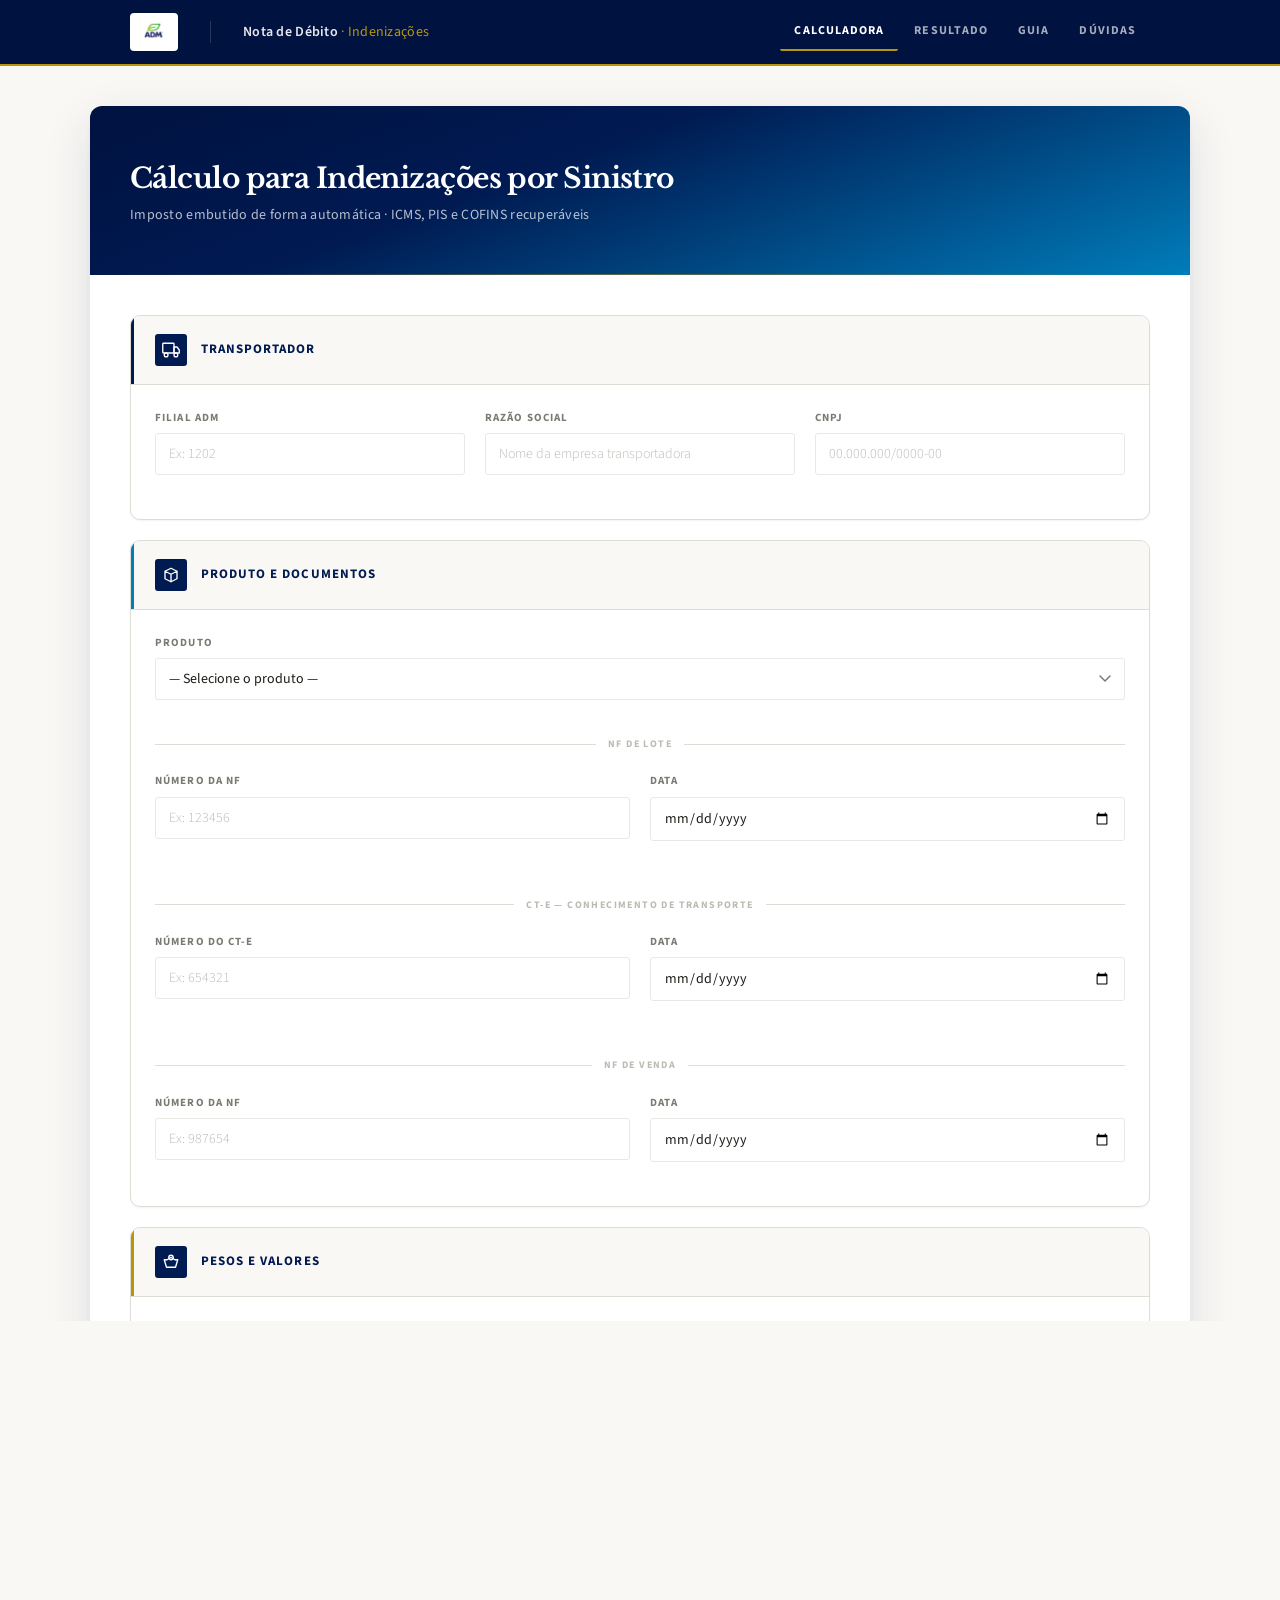
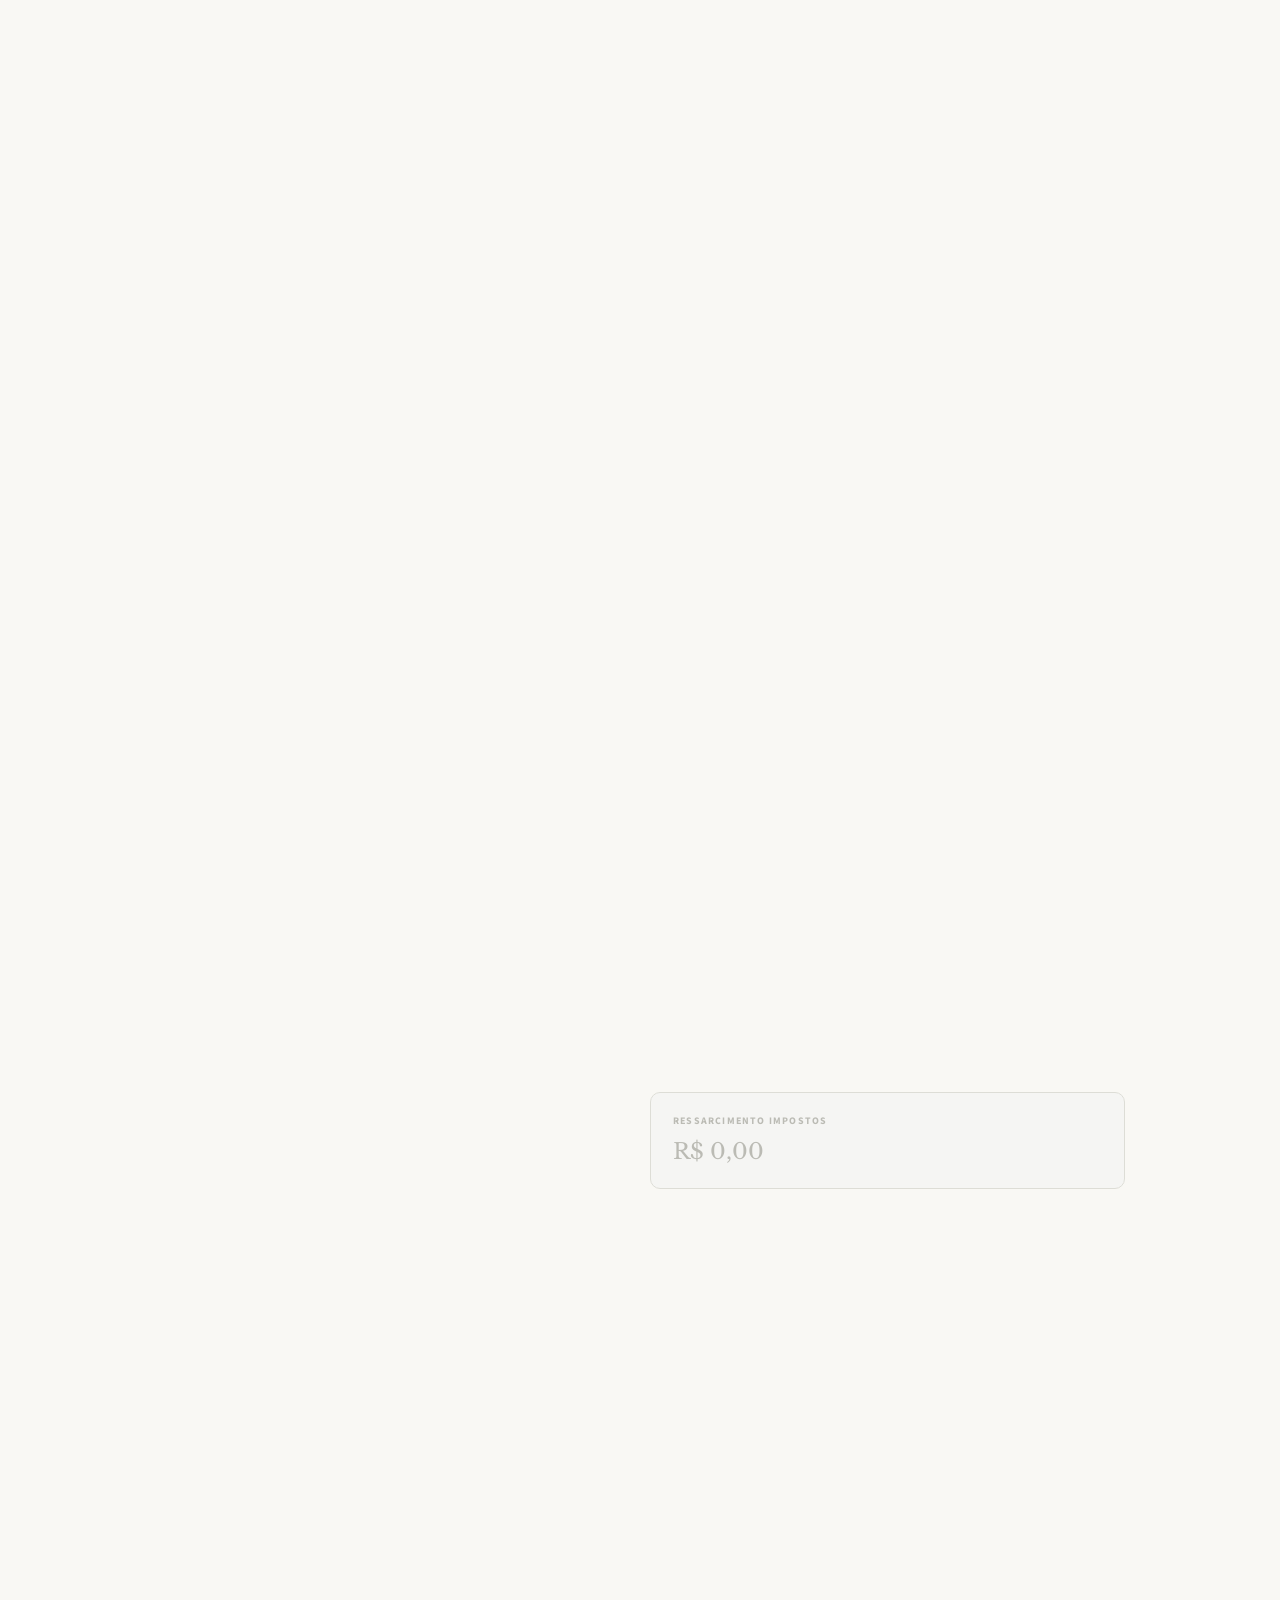
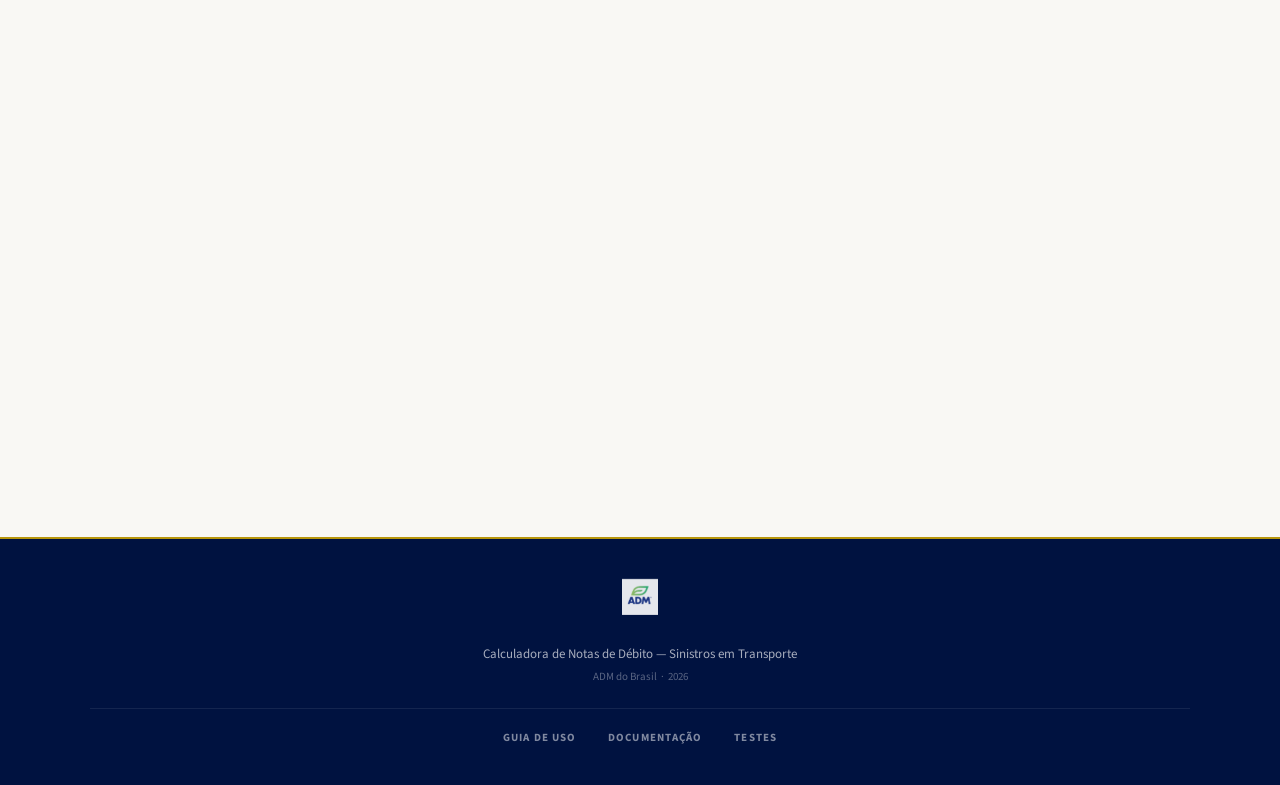
==== index.html @ 2f870be3 "deploy disponibilizar calculadora de ICMS para sinistro de mercadoria  - exporttax repository" ====
<!DOCTYPE html>
<html lang="pt-BR">
<head>
  <meta charset="UTF-8">
  <meta name="viewport" content="width=device-width, initial-scale=1.0">
  <title>Nota de Débito — Calculadora de Indenizações</title>
  <link rel="icon" type="image/png" href="./img/adm-logo.png">
  <link rel="stylesheet" href="./css/style.css">
  <link rel="stylesheet" href="./css/index.css">
</head>
<body>

<!-- ═══════════════ NAVBAR ═══════════════ -->
<nav class="navbar">
  <div class="navbar-container">
    <div class="navbar-brand">
      <div class="navbar-logo-wrap">
        <img src="./img/adm-logo.png" alt="ADM">
      </div>
      <div class="navbar-divider"></div>
      <h1 class="navbar-title">Nota de Débito <span>· Indenizações</span></h1>
    </div>
    <ul class="navbar-links">
      <li><a href="#formulario" class="active">Calculadora</a></li>
      <li><a href="#resultado">Resultado</a></li>
      <li><a href="./paginas/guia_rapido.html">Guia</a></li>
      <li><a href="#faq">Dúvidas</a></li>
    </ul>
  </div>
</nav>

<!-- ═══════════════ CONTAINER PRINCIPAL ═══════════════ -->
<div class="container">

  <!-- HERO -->
  <div class="page-hero">
    <h1>Cálculo para Indenizações por Sinistro</h1>
    <p>Imposto embutido de forma automática · ICMS, PIS e COFINS recuperáveis</p>
  </div>

  <!-- CONTEÚDO -->
  <div class="content-wrapper">

    <!-- ═══════════ FORMULÁRIO ═══════════ -->
    <section id="formulario">

      <!-- TRANSPORTADOR -->
      <div class="card card-primary">
        <div class="card-header">
          <span class="card-icon">
            <svg viewBox="0 0 24 24" fill="none" stroke="white" stroke-width="1.8" stroke-linecap="round" stroke-linejoin="round">
              <rect x="1" y="3" width="15" height="13" rx="1"/>
              <path d="M16 8h4l3 4v4h-7V8z"/>
              <circle cx="5.5" cy="18.5" r="2.5"/>
              <circle cx="18.5" cy="18.5" r="2.5"/>
            </svg>
          </span>
          <h2>Transportador</h2>
        </div>
        <div class="card-body">
          <div class="form-row">
            <div class="form-group">
              <label for="filial">Filial ADM</label>
              <input type="text" id="filial" placeholder="Ex: 1202" data-mascara="numero">
            </div>
            <div class="form-group">
              <label for="razao-social">Razão Social</label>
              <input type="text" id="razao-social" placeholder="Nome da empresa transportadora">
            </div>
            <div class="form-group">
              <label for="cnpj">CNPJ</label>
              <input type="text" id="cnpj" placeholder="00.000.000/0000-00" data-mascara="cnpj">
            </div>
          </div>
        </div>
      </div>

      <!-- PRODUTO E DOCUMENTOS -->
      <div class="card card-info">
        <div class="card-header">
          <span class="card-icon">
            <svg viewBox="0 0 24 24" fill="none" stroke="white" stroke-width="1.8" stroke-linecap="round" stroke-linejoin="round">
              <path d="M20 7l-8-4-8 4m16 0l-8 4m8-4v10l-8 4m0-10L4 7m8 4v10M4 7v10l8 4"/>
            </svg>
          </span>
          <h2>Produto e Documentos</h2>
        </div>
        <div class="card-body">

          <div class="form-group">
            <label for="produto">Produto</label>
            <select id="produto">
              <option value="">— Selecione o produto —</option>
              <option value="ALGODÃO">ALGODÃO</option>
              <option value="SOJA EM GRAOS">SOJA EM GRÃOS</option>
              <option value="MILHO EM GRAO">MILHO EM GRÃO</option>
              <option value="FARELO DE SOJA HIPRO 101004">FARELO DE SOJA HIPRO 101004</option>
              <option value="FARELO DE SOJA TPII46%PROT GRAN">FARELO DE SOJA TPII 46% PROT GRAN</option>
              <option value="GLICERINA">GLICERINA</option>
              <option value="TRIGO EM GRAOS PN">TRIGO EM GRÃOS PN</option>
              <option value="TRIGO RAÇÃO">TRIGO RAÇÃO</option>
              <option value="107001 OLEO SOJA DEGOMADO G">107001 ÓLEO SOJA DEGOMADO G</option>
              <option value="107046 - OLEO SOJA RF CORCOVADO">107046 ÓLEO SOJA RF CORCOVADO</option>
            </select>
          </div>

          <div id="info-piscofins" class="info-box info-box-warning" style="display:none;">
            <p>PIS e COFINS <strong>não se aplicam</strong> a este produto.</p>
          </div>

          <div class="section-label"><span>NF de Lote</span></div>
          <div class="form-row">
            <div class="form-group">
              <label for="nf-lote">Número da NF</label>
              <input type="text" id="nf-lote" placeholder="Ex: 123456" data-mascara="numero">
            </div>
            <div class="form-group">
              <label for="data-nf-lote">Data</label>
              <input type="date" id="data-nf-lote">
            </div>
          </div>

          <div class="section-label"><span>CT-e — Conhecimento de Transporte</span></div>
          <div class="form-row">
            <div class="form-group">
              <label for="cte">Número do CT-e</label>
              <input type="text" id="cte" placeholder="Ex: 654321" data-mascara="numero">
            </div>
            <div class="form-group">
              <label for="data-cte">Data</label>
              <input type="date" id="data-cte">
            </div>
          </div>

          <div class="section-label"><span>NF de Venda</span></div>
          <div class="form-row">
            <div class="form-group">
              <label for="nf-venda">Número da NF</label>
              <input type="text" id="nf-venda" placeholder="Ex: 987654" data-mascara="numero">
            </div>
            <div class="form-group">
              <label for="data-nf-venda">Data</label>
              <input type="date" id="data-nf-venda">
            </div>
          </div>

        </div>
      </div>

      <!-- PESOS E VALORES -->
      <div class="card card-warning">
        <div class="card-header">
          <span class="card-icon">
            <svg viewBox="0 0 24 24" fill="none" stroke="white" stroke-width="1.8" stroke-linecap="round" stroke-linejoin="round">
              <path d="M12 3a3 3 0 100 6 3 3 0 000-6z"/>
              <path d="M6.5 9H3l3 10h12l3-10h-3.5"/>
              <line x1="6.5" y1="9" x2="12" y2="6"/>
              <line x1="17.5" y1="9" x2="12" y2="6"/>
            </svg>
          </span>
          <h2>Pesos e Valores</h2>
        </div>
        <div class="card-body">

          <div class="info-box">
            <p><strong>Campos críticos:</strong> estes valores determinam diretamente o valor da indenização.</p>
          </div>

          <div class="section-label"><span>Pesos</span></div>
          <div class="grid-pesos">
            <div class="form-group">
              <label for="peso-saida">Peso Saída (kg)</label>
              <input type="text" id="peso-saida" placeholder="0" data-mascara="peso" inputmode="numeric">
            </div>
            <div class="form-group">
              <label for="peso-destino">Peso Destino (kg)</label>
              <input type="text" id="peso-destino" placeholder="0" data-mascara="peso" inputmode="numeric">
            </div>
            <div class="form-group">
              <label for="peso-sinistrado">Peso Sinistrado (kg)</label>
              <input type="text" id="peso-sinistrado" readonly placeholder="—">
            </div>
            <div class="form-group">
              <label for="percentual-perda">% de Perda</label>
              <input type="text" id="percentual-perda" readonly placeholder="—">
            </div>
          </div>

          <div id="aviso-peso-negativo" class="aviso-inline" style="display:none;">
            ⚠ <span>Peso de destino maior que o de saída — sinistrado travado em <strong>0</strong>.</span>
          </div>

          <div class="section-label"><span>Valores</span></div>
          <div class="form-row">
            <div class="form-group">
              <label for="valor-nf-saida">Valor NF Saída (R$)</label>
              <input type="text" id="valor-nf-saida" placeholder="0,00" data-mascara="moeda" inputmode="numeric">
            </div>
            <div class="form-group">
              <label for="valor-frete">Valor do Frete (R$)</label>
              <input type="text" id="valor-frete" placeholder="0,00" data-mascara="moeda" inputmode="numeric">
            </div>
          </div>

        </div>
      </div>

      <!-- INFORMAÇÕES FISCAIS -->
      <div class="card card-success">
        <div class="card-header">
          <span class="card-icon">
            <svg viewBox="0 0 24 24" fill="none" stroke="white" stroke-width="1.8" stroke-linecap="round" stroke-linejoin="round">
              <path d="M14 2H6a2 2 0 00-2 2v16a2 2 0 002 2h12a2 2 0 002-2V8z"/>
              <polyline points="14 2 14 8 20 8"/>
              <line x1="16" y1="13" x2="8" y2="13"/>
              <line x1="16" y1="17" x2="8" y2="17"/>
            </svg>
          </span>
          <h2>Informações Fiscais</h2>
        </div>
        <div class="card-body">
          <div class="form-row">
            <div class="form-group">
              <label for="uf-origem">UF Origem</label>
              <select id="uf-origem">
                <option value="">— Selecione —</option>
                <option>AC</option><option>AL</option><option>AM</option><option>AP</option>
                <option>BA</option><option>CE</option><option>DF</option><option>ES</option>
                <option>GO</option><option>MA</option><option>MT</option><option>MS</option>
                <option>MG</option><option>PA</option><option>PB</option><option>PR</option>
                <option>PE</option><option>PI</option><option>RJ</option><option>RN</option>
                <option>RS</option><option>RO</option><option>RR</option><option>SC</option>
                <option>SP</option><option>SE</option><option>TO</option>
                <option value="IM">IM — Importação</option>
              </select>
            </div>
            <div class="form-group">
              <label for="uf-destino">UF Destino</label>
              <select id="uf-destino">
                <option value="">— Selecione —</option>
                <option>AC</option><option>AL</option><option>AM</option><option>AP</option>
                <option>BA</option><option>CE</option><option>DF</option><option>ES</option>
                <option>GO</option><option>MA</option><option>MT</option><option>MS</option>
                <option>MG</option><option>PA</option><option>PB</option><option>PR</option>
                <option>PE</option><option>PI</option><option>RJ</option><option>RN</option>
                <option>RS</option><option>RO</option><option>RR</option><option>SC</option>
                <option>SP</option><option>SE</option><option>TO</option>
                <option value="IM">IM — Importação</option>
              </select>
            </div>
            <div class="form-group">
              <label for="aliquota-icms">Alíquota ICMS (%)</label>
              <input type="text" id="aliquota-icms" placeholder="Automático" readonly>
            </div>
          </div>
          <div id="aviso-mt" class="info-box info-box-warning" style="display:none;">
            <p>Origem <strong>MT</strong> — cálculo sem Gross-Up (impostos diretos sobre a base proporcional).</p>
          </div>
        </div>
      </div>

      <!-- FORNECEDOR / REMETENTE -->
      <div class="card card-secondary">
        <div class="card-header">
          <span class="card-icon">
            <svg viewBox="0 0 24 24" fill="none" stroke="white" stroke-width="1.8" stroke-linecap="round" stroke-linejoin="round">
              <path d="M20 21v-2a4 4 0 00-4-4H8a4 4 0 00-4 4v2"/>
              <circle cx="12" cy="7" r="4"/>
            </svg>
          </span>
          <h2>Fornecedor / Remetente</h2>
        </div>
        <div class="card-body">
          <div class="form-row">
            <div class="form-group">
              <label for="fornecedor-nome">Nome / Razão Social</label>
              <input type="text" id="fornecedor-nome" placeholder="Nome do remetente">
            </div>
            <div class="form-group">
              <label for="fornecedor-doc">CPF / CNPJ</label>
              <input type="text" id="fornecedor-doc" placeholder="000.000.000-00 ou 00.000.000/0000-00" data-mascara="cpfcnpj">
            </div>
          </div>
        </div>
      </div>

    </section>

    <!-- ═══════════ RESULTADO ═══════════ -->
    <section id="resultado">
      <div class="card card-result">
        <div class="card-header">
          <span class="card-icon">
            <svg viewBox="0 0 24 24" fill="none" stroke="white" stroke-width="1.8" stroke-linecap="round" stroke-linejoin="round">
              <line x1="18" y1="20" x2="18" y2="10"/>
              <line x1="12" y1="20" x2="12" y2="4"/>
              <line x1="6"  y1="20" x2="6"  y2="14"/>
            </svg>
          </span>
          <h2>Cálculo da Indenização</h2>
        </div>
        <div class="card-body">

          <div class="detalhe-bloco">
            <div class="detalhe-titulo">Bases Proporcionais</div>
            <div class="detalhe-linha">
              <span class="dl">Base Mercadoria (perda proporcional)</span>
              <span class="dv" id="detalhe-base-merc">R$ 0,00</span>
            </div>
            <div class="detalhe-linha">
              <span class="dl">Base Frete (perda proporcional)</span>
              <span class="dv" id="detalhe-base-frete">R$ 0,00</span>
            </div>
          </div>

          <div class="detalhe-bloco">
            <div class="detalhe-titulo">Impostos Recuperáveis</div>
            <div class="detalhe-linha indent">
              <span class="dl">ICMS — Mercadoria</span>
              <span class="dv" id="detalhe-icms-merc">R$ 0,00</span>
            </div>
            <div class="detalhe-linha indent">
              <span class="dl">ICMS — Frete</span>
              <span class="dv" id="detalhe-icms-frete">R$ 0,00</span>
            </div>
            <div class="detalhe-linha indent">
              <span class="dl">PIS</span>
              <span class="dv" id="detalhe-pis">R$ 0,00</span>
            </div>
            <div class="detalhe-linha indent">
              <span class="dl">COFINS</span>
              <span class="dv" id="detalhe-cofins">R$ 0,00</span>
            </div>
          </div>

          <div class="resultado-grid">
            <div class="res-card">
              <label>Ressarcimento Mercadoria</label>
              <input type="text" id="res-mercadoria" readonly placeholder="R$ 0,00">
            </div>
            <div class="res-card">
              <label>Ressarcimento Impostos</label>
              <input type="text" id="res-impostos" readonly placeholder="R$ 0,00">
            </div>
            <div class="res-card total">
              <label>Total à Pagar</label>
              <input type="text" id="res-total" readonly placeholder="R$ 0,00">
            </div>
          </div>

          <div class="botoes-acao">
            <button class="btn btn-primary" onclick="gerarPDF()">
              <svg viewBox="0 0 24 24" fill="none" stroke="currentColor" stroke-width="1.8" stroke-linecap="round">
                <path d="M14 2H6a2 2 0 00-2 2v16a2 2 0 002 2h12a2 2 0 002-2V8z"/>
                <polyline points="14 2 14 8 20 8"/>
                <line x1="12" y1="18" x2="12" y2="12"/>
                <line x1="9"  y1="15" x2="15" y2="15"/>
              </svg>
              Gerar PDF
            </button>
          </div>

        </div>
      </div>
    </section>

    <!-- ═══════════ FAQ ═══════════ -->
    <section id="faq">
      <div class="card">
        <div class="card-header">
          <span class="card-icon">
            <svg viewBox="0 0 24 24" fill="none" stroke="white" stroke-width="1.8" stroke-linecap="round" stroke-linejoin="round">
              <circle cx="12" cy="12" r="10"/>
              <path d="M9.09 9a3 3 0 015.83 1c0 2-3 3-3 3"/>
              <line x1="12" y1="17" x2="12.01" y2="17"/>
            </svg>
          </span>
          <h2>Perguntas Frequentes</h2>
        </div>
        <div class="card-body">
          <div class="faq-item">
            <h3>Como funciona o cálculo?</h3>
            <p>O sistema calcula a proporção da perda em peso, aplica sobre os valores de NF e frete e recupera os impostos embutidos (ICMS, PIS, COFINS) via Gross-Up. Se a UF de origem for MT, o cálculo é feito de forma direta, sem Gross-Up.</p>
          </div>
          <div class="faq-item">
            <h3>O que é Gross-Up?</h3>
            <p>"Gross-Up" significa embutir os impostos no valor base — calcular "por dentro". O sistema recupera ICMS, PIS e COFINS proporcionalmente à perda. Esse método não se aplica em operações originadas no Mato Grosso.</p>
          </div>
          <div class="faq-item">
            <h3>PIS e COFINS se aplicam a todos os produtos?</h3>
            <p>Não. Apenas Milho, Algodão e Sorgo têm PIS (1,65%) e COFINS (7,60%) aplicados. Os demais produtos recebem apenas o ICMS.</p>
          </div>
          <div class="faq-item">
            <h3>Posso gerar um PDF da nota?</h3>
            <p>Sim. Após o cálculo, clique em "Visualizar Nota" para prévia, depois em "Gerar PDF" para salvar, ou "Imprimir" para impressão direta.</p>
          </div>
          <div class="faq-item">
            <h3>Quais campos são obrigatórios?</h3>
            <p>Para o cálculo funcionar: Peso de Saída, Peso de Destino, Valor NF e UF de Origem + Destino. Os demais campos compõem o documento final.</p>
          </div>
        </div>
      </div>
    </section>

  </div><!-- /content-wrapper -->
</div><!-- /container -->

<!-- ═══════════════ FOOTER ═══════════════ -->
<footer class="footer">
  <div class="footer-content">
    <div class="footer-brand">
      <img src="./img/adm-logo.png" alt="ADM">
    </div>
    <div class="footer-center">
      <p>Calculadora de Notas de Débito &mdash; Sinistros em Transporte<br>
      <span>ADM do Brasil &nbsp;·&nbsp; 2026</span></p>
    </div>
    <ul class="footer-links">
      <li><a href="./paginas/guia_rapido.html" target="_blank">Guia de Uso</a></li>
      <li><a href="./README.md" target="_blank">Documentação</a></li>
      <li><a href="./paginas/teste_calculos.html" target="_blank">Testes</a></li>
    </ul>
  </div>
</footer>

<!-- ═══════════════ SCRIPTS ═══════════════ -->
<script src="./js/mascaras.js"></script>
<script src="./js/aliquita.js"></script>
<script src="./js/script.js"></script>
<script src="./js/visual.js"></script>

</body>
</html>
---- css/style.css ----
/* ============================================================
   ADM NOTA DE DÉBITO — ENTERPRISE DESIGN SYSTEM
   Style: Swiss Modernism 2.0 · Trust & Authority
   Palette: Corporate Navy · Ivory · Gold
   Typography: Libre Baskerville + Source Sans 3
   ============================================================ */

@import url('https://fonts.googleapis.com/css2?family=Libre+Baskerville:ital,wght@0,400;0,700;1,400&family=Source+Sans+3:wght@300;400;500;600;700&display=swap');

/* ── TOKENS ─────────────────────────────────────────────── */
:root {
  --navy:        #001A52;
  --navy-dark:   #001240;
  --navy-deep:   #001240;
  --navy-mid:    #02337F;
  --sky:         #007DBA;

  --ivory:       #F9F8F4;
  --white:       #FFFFFF;
  --paper:       #F3F2EE;

  --gold:        #B8960C;
  --gold-light:  #E8D088;
  --gold-pale:   #FAF5E4;

  --leaf:        #B8960C;
  --sage:        #C8A951;

  --gray-50:     #F5F5F3;
  --gray-100:    #E8E8E4;
  --gray-300:    #BBBBB4;
  --gray-500:    #7A7A72;
  --gray-700:    #3E3E38;
  --gray-900:    #1C1C18;

  --danger:      #7A1414;
  --warning-bg:  #FDF8EC;
  --warning-bd:  #C8A951;
  --warning-tx:  #7A5A00;

  --font-serif:  'Libre Baskerville', Georgia, serif;
  --font-sans:   'Source Sans 3', 'Helvetica Neue', Arial, sans-serif;

  --radius-sm:   2px;
  --radius:      3px;
  --radius-md:   6px;
  --radius-lg:   10px;

  --shadow-xs:   0 1px 2px rgba(1,33,105,0.06);
  --shadow-sm:   0 2px 8px rgba(1,33,105,0.08);
  --shadow-md:   0 6px 20px rgba(1,33,105,0.12);
  --shadow-lg:   0 16px 48px rgba(1,33,105,0.16);

  --border:      #DDDDD6;
  --transition:  0.18s cubic-bezier(0.4,0,0.2,1);
}

/* ── RESET ───────────────────────────────────────────────── */
*,*::before,*::after { box-sizing:border-box; margin:0; padding:0; }

html { scroll-behavior: smooth; }

body {
  font-family: var(--font-sans);
  font-size: 15px;
  line-height: 1.65;
  color: var(--gray-700);
  background: var(--ivory);
  -webkit-font-smoothing: antialiased;
  min-height: 100vh;
}

/* ── TYPOGRAPHY ──────────────────────────────────────────── */
h1,h2,h3,h4 {
  font-family: var(--font-serif);
  color: var(--navy);
  line-height: 1.2;
  letter-spacing: -0.02em;
}
h1 { font-size: 28px; }
h2 { font-size: 20px; }
h3 { font-size: 16px; }

/* ── NAVBAR ──────────────────────────────────────────────── */
.navbar {
  background: var(--navy-dark);
  position: sticky;
  top: 0;
  z-index: 100;
  border-bottom: 2px solid var(--gold);
}

.navbar-container {
  max-width: 1100px;
  margin: 0 auto;
  padding: 0 40px;
  height: 64px;
  display: flex;
  align-items: center;
  justify-content: space-between;
}

.navbar-brand {
  display: flex;
  align-items: center;
  gap: 16px;
}

.navbar-brand .logo-wrap {
  background: white;
  border-radius: var(--radius-sm);
  padding: 5px 10px;
  display: flex;
  align-items: center;
  line-height: 0;
}

.navbar-brand .logo-wrap img {
  height: 28px;
  width: auto;
  display: block;
}

.navbar-brand h1 {
  font-family: var(--font-sans);
  font-size: 14px;
  font-weight: 600;
  color: rgba(255,255,255,0.9);
  letter-spacing: 0.02em;
  margin: 0;
}

.navbar-brand h1 span {
  color: var(--gold);
  font-weight: 400;
}

.navbar-divider {
  width: 1px;
  height: 22px;
  background: rgba(255,255,255,0.15);
}

.navbar-links {
  list-style: none;
  display: flex;
  gap: 2px;
}

.navbar-links a {
  display: block;
  padding: 8px 14px;
  font-family: var(--font-sans);
  font-size: 12px;
  font-weight: 700;
  letter-spacing: 0.09em;
  text-transform: uppercase;
  color: rgba(255,255,255,0.65);
  text-decoration: none;
  border-radius: var(--radius-sm);
  transition: var(--transition);
  border-bottom: 2px solid transparent;
}

.navbar-links a:hover {
  color: white;
  background: rgba(255,255,255,0.07);
}

.navbar-links a.active {
  color: white;
  border-bottom-color: var(--gold);
}
/* ── NAVBAR — COMPONENTES ──────────────────────────────── */
.navbar-logo-wrap {
  background: white;
  border-radius: 4px;
  padding: 5px 10px;
  display: flex;
  align-items: center;
  flex-shrink: 0;
  line-height: 0;
}

.navbar-logo-wrap img {
  height: 28px;
  width: auto;
  display: block;
}

.navbar-divider {
  width: 1px;
  height: 22px;
  background: rgba(255, 255, 255, 0.15);
  margin: 0 16px;
  flex-shrink: 0;
}

.navbar-title {
  margin: 0;
  font-family: var(--font-sans);
  font-size: 14px;
  font-weight: 600;
  color: rgba(255, 255, 255, 0.9);
  letter-spacing: 0.02em;
}

.navbar-title span {
  color: var(--gold);
  font-weight: 400;
}


/* ── LAYOUT ──────────────────────────────────────────────── */
/* Container "painel flutuante" — o quadrado branco com sombra */
.container {
  max-width: 1100px;
  margin: 40px auto;
  background: var(--white);
  border-radius: 12px;
  box-shadow: 0 4px 6px rgba(1,33,105,0.04), 0 16px 48px rgba(1,33,105,0.12);
  overflow: hidden;
  animation: fadeUp 0.35s cubic-bezier(0.4,0,0.2,1) both;
}

@keyframes fadeUp {
  from { opacity:0; transform:translateY(14px); }
  to   { opacity:1; transform:translateY(0); }
}

.site-wrap {
  max-width: 1100px;
  margin: 0 auto;
  padding: 40px 40px 80px;
}

@media (max-width: 768px) {
  .navbar-container { padding: 0 20px; }
  .site-wrap { padding: 24px 20px 60px; }
}

/* ── HERO ────────────────────────────────────────────────── */
.page-hero {
  background: var(--navy-dark);
  padding: 52px 40px 44px;
  position: relative;
  overflow: hidden;
}

/* linha dourada decorativa */
.page-hero::after {
  content: '';
  position: absolute;
  left: 0; bottom: 0; right: 0;
  height: 1px;
  background: linear-gradient(90deg, transparent, var(--gold), transparent);
  opacity: 0.5;
}

/* círculos sutis */
.page-hero-circle {
  position: absolute;
  border-radius: 50%;
  pointer-events: none;
}
.page-hero-circle.c1 {
  right: -80px; bottom: -80px;
  width: 360px; height: 360px;
  background: radial-gradient(circle, rgba(0,125,186,0.18) 0%, transparent 70%);
}
.page-hero-circle.c2 {
  right: 120px; top: -60px;
  width: 220px; height: 220px;
  background: radial-gradient(circle, rgba(200,169,81,0.1) 0%, transparent 70%);
}

.hero-eyebrow {
  display: inline-flex;
  align-items: center;
  gap: 8px;
  margin-bottom: 20px;
  font-family: var(--font-sans);
  font-size: 10px;
  font-weight: 700;
  letter-spacing: 0.15em;
  text-transform: uppercase;
  color: var(--gold);
}

.hero-eyebrow::before {
  content: '';
  display: block;
  width: 20px;
  height: 1px;
  background: var(--gold);
  opacity: 0.6;
}

.page-hero h1 {
  color: white;
  font-size: 30px;
  font-weight: 700;
  margin-bottom: 10px;
  font-family: var(--font-serif);
}

.page-hero h1 em {
  color: var(--gold);
  font-style: italic;
}

.page-hero p {
  color: rgba(255,255,255,0.58);
  font-size: 14px;
  letter-spacing: 0.02em;
  margin: 0;
}

/* ── SECTION DIVIDER ─────────────────────────────────────── */
.sect-divider {
  display: flex;
  align-items: center;
  gap: 14px;
  margin: 32px 0 18px;
}

.sect-divider::before,
.sect-divider::after {
  content: ''; flex: 1;
  height: 1px;
  background: var(--border);
}

.sect-divider span {
  font-size: 10px;
  font-weight: 700;
  letter-spacing: 0.14em;
  text-transform: uppercase;
  color: var(--gray-300);
  white-space: nowrap;
}

/* ── CARDS ───────────────────────────────────────────────── */
.card {
  background: var(--white);
  border: 1px solid var(--border);
  border-radius: var(--radius-lg);
  box-shadow: var(--shadow-xs);
  margin-bottom: 20px;
  overflow: hidden;
  transition: box-shadow var(--transition);
}

.card:hover { box-shadow: var(--shadow-sm); }

.card-header {
  display: flex;
  align-items: center;
  gap: 14px;
  padding: 18px 24px;
  background: var(--ivory);
  border-bottom: 1px solid var(--border);
  position: relative;
}

.card-header::before {
  content: '';
  position: absolute;
  left: 0; top: 0; bottom: 0;
  width: 3px;
  background: var(--navy);
}

.card-icon {
  width: 32px; height: 32px;
  background: var(--navy);
  border-radius: var(--radius);
  display: flex; align-items: center; justify-content: center;
  flex-shrink: 0;
  color: white;
}

.card-icon svg { width: 16px; height: 16px; fill: none; stroke: white; stroke-width: 1.8; stroke-linecap: round; stroke-linejoin: round; }

.card-header h2 {
  font-family: var(--font-sans);
  font-size: 13px;
  font-weight: 700;
  letter-spacing: 0.08em;
  text-transform: uppercase;
  color: var(--navy);
  margin: 0;
}

.card-body { padding: 24px; }

/* card accent variants */
.card-primary  .card-header::before { background: var(--navy); }
.card-info     .card-header::before { background: var(--sky); }
.card-warning  .card-header::before { background: var(--gold); }
.card-success  .card-header::before { background: var(--gold); }
.card-secondary .card-header::before { background: var(--gray-300); }
.card-result   .card-header::before { background: var(--danger); }
.card-result:hover { box-shadow: var(--shadow-sm); }

/* ── FORM ────────────────────────────────────────────────── */
.form-row {
  display: flex;
  gap: 20px;
  flex-wrap: wrap;
}

.form-row .form-group { flex: 1; min-width: 200px; }

.form-group { margin-bottom: 20px; }

label {
  display: block;
  font-size: 11px;
  font-weight: 700;
  letter-spacing: 0.1em;
  text-transform: uppercase;
  color: var(--gray-500);
  margin-bottom: 6px;
}

input, select {
  width: 100%;
  padding: 10px 13px;
  font-family: var(--font-sans);
  font-size: 14px;
  color: var(--gray-900);
  background: var(--white);
  border: 1.5px solid var(--gray-100);
  border-radius: var(--radius);
  transition: border-color var(--transition), box-shadow var(--transition);
  appearance: none;
  -webkit-appearance: none;
}

select {
  background-image: url("data:image/svg+xml,%3Csvg xmlns='http://www.w3.org/2000/svg' width='12' height='8'%3E%3Cpath d='M1 1l5 5 5-5' stroke='%237A7A72' stroke-width='1.5' fill='none' stroke-linecap='round'/%3E%3C/svg%3E");
  background-repeat: no-repeat;
  background-position: right 13px center;
  padding-right: 36px;
  cursor: pointer;
}

input::placeholder { color: var(--gray-300); font-weight: 300; }

input:hover, select:hover { border-color: var(--sky); }

input:focus, select:focus {
  outline: none;
  border-color: var(--navy);
  box-shadow: 0 0 0 3px rgba(1,33,105,0.09);
}

input[readonly] {
  background: var(--gray-50);
  border-color: var(--gray-100);
  color: var(--gray-700);
  font-weight: 600;
  cursor: default;
}

input[readonly]:hover, input[readonly]:focus {
  border-color: var(--gray-100);
  box-shadow: none;
}

/* ── GRID PESOS ──────────────────────────────────────────── */
.grid-pesos {
  display: grid;
  grid-template-columns: repeat(4, 1fr);
  gap: 16px;
  margin-bottom: 20px;
}

@media (max-width: 900px) { .grid-pesos { grid-template-columns: 1fr 1fr; } }
@media (max-width: 520px) { .grid-pesos { grid-template-columns: 1fr; } }

/* ── INFO BOXES ──────────────────────────────────────────── */
.info-box {
  display: flex;
  align-items: flex-start;
  gap: 12px;
  background: #EEF4FF;
  border-left: 3px solid var(--navy);
  border-radius: 0 var(--radius) var(--radius) 0;
  padding: 12px 16px;
  margin-bottom: 18px;
  font-size: 13px;
  color: var(--navy);
  line-height: 1.5;
}

.info-box svg { width:16px; height:16px; flex-shrink:0; margin-top:1px; stroke:var(--navy); fill:none; stroke-width:2; stroke-linecap:round; }

.info-box-warning {
  background: var(--warning-bg);
  border-left-color: var(--warning-bd);
  color: var(--warning-tx);
}

.info-box-warning svg { stroke: var(--warning-bd); }

.aviso-inline {
  display: flex;
  align-items: center;
  gap: 10px;
  background: var(--warning-bg);
  border-left: 3px solid var(--warning-bd);
  border-radius: 0 var(--radius) var(--radius) 0;
  padding: 11px 16px;
  font-size: 13px;
  color: var(--warning-tx);
  font-weight: 500;
  margin-bottom: 18px;
}

/* ── RESULTADO ───────────────────────────────────────────── */
.detalhe-bloco {
  background: #F5F7FF;
  border: 1px solid rgba(1,33,105,0.09);
  border-left: 3px solid var(--navy);
  border-radius: 0 var(--radius-md) var(--radius-md) 0;
  padding: 18px 22px;
  margin-bottom: 14px;
}

.detalhe-titulo {
  font-size: 10px;
  font-weight: 700;
  letter-spacing: 0.12em;
  text-transform: uppercase;
  color: var(--navy);
  margin-bottom: 12px;
  padding-bottom: 10px;
  border-bottom: 1px solid rgba(1,33,105,0.08);
}

.detalhe-linha {
  display: flex;
  justify-content: space-between;
  align-items: center;
  padding: 9px 0;
  border-bottom: 1px solid rgba(1,33,105,0.05);
  font-size: 14px;
}

.detalhe-linha:last-child { border-bottom: none; padding-bottom: 0; }
.detalhe-linha.indent { padding-left: 16px; }
.detalhe-linha .dl { color: var(--gray-500); }
.detalhe-linha .dv {
  font-family: var(--font-serif);
  font-weight: 700;
  color: var(--navy);
  font-size: 15px;
  letter-spacing: -0.02em;
}

/* resultado cards */
.resultado-grid {
  display: grid;
  grid-template-columns: 1fr 1fr;
  gap: 16px;
  margin-bottom: 22px;
}

@media (max-width: 560px) { .resultado-grid { grid-template-columns: 1fr; } }

.res-card {
  background: var(--gray-50);
  border: 1px solid var(--border);
  border-radius: var(--radius-md);
  padding: 18px 20px;
}

.res-card label {
  font-size: 10px;
  font-weight: 700;
  letter-spacing: 0.12em;
  text-transform: uppercase;
  color: var(--gray-300);
  margin-bottom: 6px;
  display: block;
}

.res-card input[readonly] {
  border: none;
  background: transparent;
  padding: 0;
  font-size: 20px;
  font-family: var(--font-serif);
  font-weight: 700;
  color: var(--navy);
  width: 100%;
  box-shadow: none;
}

.res-card input[readonly]:hover,
.res-card input[readonly]:focus { box-shadow: none; outline: none; border: none; }

.res-card.total {
  background: var(--gold-pale);
  border: 1.5px solid var(--gold);
  grid-column: 1 / -1;
}

.res-card.total label { color: var(--warning-tx); }

.res-card.total input[readonly] {
  font-size: 28px;
  color: var(--danger);
}

/* ── BUTTONS ─────────────────────────────────────────────── */
.botoes-acao {
  display: flex;
  gap: 12px;
  flex-wrap: wrap;
  margin-top: 24px;
}

.btn {
  display: inline-flex;
  align-items: center;
  justify-content: center;
  gap: 8px;
  padding: 11px 24px;
  font-family: var(--font-sans);
  font-size: 12px;
  font-weight: 700;
  letter-spacing: 0.09em;
  text-transform: uppercase;
  border: 2px solid transparent;
  border-radius: var(--radius);
  cursor: pointer;
  transition: var(--transition);
  flex: 1;
  min-width: 140px;
}

.btn svg { width:15px; height:15px; stroke:currentColor; fill:none; stroke-width:1.8; stroke-linecap:round; }

.btn:active { transform: translateY(1px); }

.btn-primary {
  background: var(--navy);
  color: white;
  border-color: var(--navy);
}
.btn-primary:hover { background: var(--navy-dark); border-color: var(--navy-dark); box-shadow: var(--shadow-sm); }

.btn-secondary {
  background: white;
  color: var(--navy);
  border-color: var(--navy);
}
.btn-secondary:hover { background: var(--navy); color: white; }

.btn-tertiary {
  background: var(--navy-mid);
  color: white;
  border-color: var(--navy-mid);
}
.btn-tertiary:hover { background: #001240; border-color: #001240; box-shadow: var(--shadow-sm); }

/* ── FAQ ─────────────────────────────────────────────────── */
.faq-item {
  padding: 20px 0;
  border-bottom: 1px solid var(--gray-100);
}
.faq-item:last-child { border-bottom: none; padding-bottom: 0; }

.faq-item h3 {
  font-family: var(--font-serif);
  font-size: 15px;
  color: var(--navy);
  margin-bottom: 7px;
  transition: color var(--transition);
}

.faq-item:hover h3 { color: var(--sky); }

.faq-item p {
  font-size: 14px;
  color: var(--gray-500);
  line-height: 1.65;
  margin: 0;
}

/* ── INVOICE ─────────────────────────────────────────────── */
.invoice {
  background: white;
  padding: 48px;
  border: 1px solid var(--border);
  border-radius: var(--radius-lg);
  font-family: var(--font-sans);
}

/* ── FOOTER ──────────────────────────────────────────────── */
.footer {
  background: var(--navy-dark);
  border-top: 2px solid var(--gold);
  padding: 40px 40px 36px;
  margin-top: 60px;
}

.footer-content {
  max-width: 1100px;
  margin: 0 auto;
  display: flex;
  flex-direction: column;
  align-items: center;
  gap: 20px;
  text-align: center;
}

.footer-brand img {
  height: 36px;
  width: auto;
  mix-blend-mode: screen;
  opacity: 0.9;
}

.footer-center p {
  font-size: 13px;
  color: rgba(255,255,255,0.65);
  margin: 0;
  line-height: 1.7;
}

.footer-center p span {
  font-size: 11px;
  color: rgba(255,255,255,0.35);
}

.footer-links {
  display: flex;
  gap: 32px;
  list-style: none;
  flex-wrap: wrap;
  justify-content: center;
  padding-top: 16px;
  border-top: 1px solid rgba(255,255,255,0.08);
  width: 100%;
}

.footer-links a {
  font-size: 11px;
  font-weight: 700;
  letter-spacing: 0.1em;
  text-transform: uppercase;
  color: rgba(255,255,255,0.5);
  text-decoration: none;
  transition: color var(--transition);
}

.footer-links a:hover { color: var(--gold); }

@media (max-width: 640px) {
  .footer-content { flex-direction: column; text-align: center; }
  .footer-links { justify-content: center; flex-wrap: wrap; }
  .navbar-links { display: none; }
}

/* ── PRINT ───────────────────────────────────────────────── */
@media print {
  .navbar, .footer, .botoes-acao { display: none !important; }
  body { background: white; }
  .card { box-shadow: none; break-inside: avoid; }
  .invoice { border: none; padding: 0; }
}
---- css/index.css ----
/* ============================================================
   INDEX.CSS — Calculadora de Notas de Débito
   Estilos específicos da página principal
   Depende de: style.css
   ============================================================ */

/* ── CONTAINER WRAPPER ─────────────────────────────────── */
.container {
    padding: 0;
}

.content-wrapper {
    padding: 40px;
}

@media (max-width: 768px) {
    .content-wrapper { padding: 20px; }
}

/* ── HERO ──────────────────────────────────────────────── */
.page-hero {
    background: linear-gradient(160deg, #001240 0%, #001A52 40%, #007DBA 100%);
    padding: 56px 40px 48px;
    position: relative;
    overflow: hidden;
}

.page-hero h1 {
    color: #ffffff;
    font-size: 28px;
    font-weight: 700;
    margin-bottom: 8px;
    letter-spacing: -0.02em;
}

.page-hero h1 .hero-highlight {
    color: var(--gold);
    font-style: normal;
    font-family: var(--font-body);
}

.page-hero p {
    color: rgba(255, 255, 255, 0.72);
    font-size: 14px;
    margin: 0;
    letter-spacing: 0.02em;
}

.hero-badge {
    display: inline-flex;
    align-items: center;
    gap: 6px;
    background: rgba(255, 255, 255, 0.12);
    border: 1px solid rgba(255, 255, 255, 0.2);
    color: rgba(255, 255, 255, 0.9);
    font-size: 11px;
    font-weight: 700;
    letter-spacing: 0.1em;
    text-transform: uppercase;
    padding: 4px 12px;
    border-radius: 2px;
    margin-bottom: 20px;
}

/* ── SEPARADOR DE SEÇÃO ────────────────────────────────── */
.section-label {
    display: flex;
    align-items: center;
    gap: 12px;
    margin: 36px 0 20px;
}

.section-label::before,
.section-label::after {
    content: '';
    flex: 1;
    height: 1px;
    background: var(--border);
}

.section-label span {
    font-size: 10px;
    font-weight: 700;
    letter-spacing: 0.14em;
    text-transform: uppercase;
    color: var(--gray-300);
    white-space: nowrap;
}

/* ── AVISO PESO NEGATIVO ───────────────────────────────── */
.aviso-inline {
    display: flex;
    align-items: center;
    gap: 10px;
    background: var(--warning-bg);
    border-left: 3px solid var(--warning-bd);
    color: var(--warning-tx);
    padding: 11px 16px;
    border-radius: 0 var(--radius) var(--radius) 0;
    font-size: 13px;
    font-weight: 500;
    margin-bottom: 18px;
}

/* ── GRID DE PESOS ─────────────────────────────────────── */
.grid-pesos {
    display: grid;
    grid-template-columns: repeat(4, 1fr);
    gap: 20px;
    margin-bottom: 24px;
}

@media (max-width: 900px) { .grid-pesos { grid-template-columns: 1fr 1fr; } }
@media (max-width: 600px) { .grid-pesos { grid-template-columns: 1fr; } }

.grid-pesos .form-group {
    margin: 0;
}

/* ── BLOCO DE DETALHES DO CÁLCULO ──────────────────────── */
.detalhe-bloco {
    background: linear-gradient(135deg, #f0f4ff 0%, var(--white) 100%);
    border: 1px solid rgba(1, 33, 105, 0.1);
    border-left: 4px solid var(--navy);
    border-radius: 0 var(--radius-lg) var(--radius-lg) 0;
    padding: 20px 24px;
    margin-bottom: 16px;
}

.detalhe-titulo {
    font-size: 10px;
    font-weight: 700;
    letter-spacing: 0.12em;
    text-transform: uppercase;
    color: var(--navy);
    margin-bottom: 14px;
    padding-bottom: 10px;
    border-bottom: 1px solid rgba(1, 33, 105, 0.1);
}

.detalhe-linha {
    display: flex;
    justify-content: space-between;
    align-items: center;
    padding: 9px 0;
    border-bottom: 1px solid rgba(1, 33, 105, 0.06);
    font-size: 14px;
}

.detalhe-linha:last-child { border-bottom: none; padding-bottom: 0; }

.detalhe-linha.indent { padding-left: 18px; }

.detalhe-linha .dl { color: var(--gray-500); }

.detalhe-linha .dv {
    font-family: var(--font-serif);
    font-weight: 700;
    color: var(--navy);
    font-size: 15px;
    letter-spacing: -0.02em;
}

/* ── CARDS DE RESULTADO ────────────────────────────────── */
.resultado-grid {
    display: grid;
    grid-template-columns: 1fr 1fr;
    gap: 20px;
    margin-bottom: 24px;
}

@media (max-width: 600px) { .resultado-grid { grid-template-columns: 1fr; } }

.res-card {
    background: var(--gray-50);
    border: 1.5px solid var(--border);
    border-radius: var(--radius-lg);
    padding: 20px 22px;
}

.res-card label {
    font-size: 10px;
    font-weight: 700;
    letter-spacing: 0.12em;
    text-transform: uppercase;
    color: var(--gray-300);
    margin-bottom: 8px;
    display: block;
}

/* IMPORTANTE: !important aqui é necessário para vencer os
   estilos inline aplicados pela função setResultado() do script.js.
   Sem isso, o JS sobrescreve o visual do design system. */
.res-card input[readonly] {
    border: none !important;
    background: transparent !important;
    padding: 0 !important;
    border-radius: 0 !important;
    font-size: 22px !important;
    font-family: var(--font-serif) !important;
    font-weight: 700 !important;
    color: var(--navy) !important;
    width: 100%;
    box-shadow: none !important;
}

.res-card input[readonly]:hover,
.res-card input[readonly]:focus {
    box-shadow: none !important;
    outline: none;
    border: none !important;
}

.res-card.total {
    background: linear-gradient(135deg, #fff8e1 0%, #fff3cd 100%);
    border: 2px solid var(--gold);
    grid-column: 1 / -1;
}

.res-card.total label { color: var(--warning-tx); }

.res-card.total input[readonly] {
    font-size: 30px !important;
    color: var(--danger) !important;
    background: transparent !important;
    border: none !important;
    padding: 0 !important;
}

/* ── ÍCONES SVG NOS CARDS ──────────────────────────────── */
.card-icon svg {
    width: 18px;
    height: 18px;
    display: block;
}

/* ── NAVBAR — LOGO WRAPPER ─────────────────────────────── */
.navbar-logo-wrap {
    background: white;
    border-radius: 4px;
    padding: 5px 10px;
    display: flex;
    align-items: center;
    flex-shrink: 0;
    line-height: 0;
}

.navbar-logo-wrap img {
    height: 28px;
    width: auto;
    display: block;
}

.navbar-divider {
    width: 1px;
    height: 22px;
    background: rgba(255, 255, 255, 0.15);
    margin: 0 16px;
    flex-shrink: 0;
}

.navbar-title {
    margin: 0;
    font-family: var(--font-sans);
    font-size: 14px;
    font-weight: 600;
    color: rgba(255, 255, 255, 0.9);
    letter-spacing: 0.02em;
}

.navbar-title span {
    color: var(--gold);
    font-weight: 400;
}

/* ── CARD RESULTADO SEM HOVER ──────────────────────────── */
.card-result:hover { transform: none; }


/* ============================================================
   ─── INVOICE / VISUALIZAÇÃO INLINE DA NOTA ───
   Estilos para o HTML injetado pela função gerarVisual()
   do visual.js. Mantém a paleta navy + dourado do design.
   ============================================================ */

#secao-visual {
    background: var(--white);
    border: 1px solid var(--border);
    border-radius: var(--radius-lg);
    box-shadow: var(--shadow-sm);
    padding: 36px 40px;
    margin-bottom: 24px;
    animation: fadeUp 0.35s cubic-bezier(0.4, 0, 0.2, 1) both;
}

@media (max-width: 768px) {
    #secao-visual { padding: 24px; }
}

/* ── Cabeçalho da nota ── */
.invoice-header {
    display: flex;
    justify-content: space-between;
    align-items: flex-start;
    gap: 24px;
    padding-bottom: 20px;
    margin-bottom: 24px;
    border-bottom: 2px solid var(--navy);
}

.invoice-title h1 {
    font-family: var(--font-serif);
    font-size: 22px;
    color: var(--navy);
    margin-bottom: 6px;
    letter-spacing: -0.02em;
}

.invoice-subtitle {
    color: var(--gray-500);
    font-size: 13px;
    margin: 0;
}

.invoice-info {
    text-align: right;
    font-size: 12px;
    color: var(--gray-500);
}

.invoice-info p {
    margin: 3px 0;
}

.invoice-info strong {
    color: var(--gray-700);
}

@media (max-width: 600px) {
    .invoice-header { flex-direction: column; }
    .invoice-info   { text-align: left; }
}

/* ── Badge tipo de cálculo ── */
.badge {
    display: inline-block;
    padding: 3px 10px;
    border-radius: 2px;
    font-size: 10px;
    font-weight: 700;
    letter-spacing: 0.1em;
    text-transform: uppercase;
    color: white;
    margin-left: 4px;
}

.badge-info    { background: var(--navy); }
.badge-warning { background: var(--gold); color: var(--gray-900); }

/* ── Grid 2 colunas ── */
.invoice-grid {
    display: grid;
    grid-template-columns: 1fr 1fr;
    gap: 16px;
    margin-bottom: 16px;
}

@media (max-width: 600px) {
    .invoice-grid { grid-template-columns: 1fr; }
}

/* ── Caixa de seção da invoice ── */
.invoice-section {
    background: var(--ivory);
    border: 1px solid var(--border);
    border-radius: var(--radius-md);
    padding: 16px 18px;
}

.invoice-section-title {
    font-family: var(--font-sans);
    font-size: 11px;
    font-weight: 700;
    letter-spacing: 0.1em;
    text-transform: uppercase;
    color: var(--navy);
    margin: 0 0 12px 0;
    padding-bottom: 8px;
    border-bottom: 1px solid var(--border);
}

.invoice-data {
    display: flex;
    flex-direction: column;
}

.invoice-line {
    display: flex;
    justify-content: space-between;
    gap: 12px;
    padding: 7px 0;
    border-bottom: 1px dotted var(--border);
    font-size: 13px;
}

.invoice-line:last-child { border-bottom: none; }

.invoice-line .label {
    color: var(--gray-500);
    flex-shrink: 0;
}

.invoice-line .value {
    font-weight: 600;
    color: var(--gray-900);
    text-align: right;
    word-break: break-word;
}

.invoice-line.highlight .value {
    color: var(--danger);
    font-weight: 700;
}

/* ── Divisor ── */
.invoice-divider {
    border: none;
    height: 1px;
    background: var(--border);
    margin: 22px 0;
}

/* ── Bloco de cálculos ── */
.invoice-calculos h2 {
    font-family: var(--font-serif);
    font-size: 16px;
    color: var(--navy);
    margin: 0 0 16px 0;
}

.calculos-grid {
    display: grid;
    grid-template-columns: 1fr 1fr;
    gap: 14px;
    margin-bottom: 22px;
}

@media (max-width: 600px) {
    .calculos-grid { grid-template-columns: 1fr; }
}

.calculo-item {
    background: #F5F7FF;
    border: 1px solid rgba(1, 33, 105, 0.08);
    border-left: 3px solid var(--navy);
    border-radius: 0 var(--radius-md) var(--radius-md) 0;
    padding: 12px 16px;
}

.calculo-label {
    font-size: 10px;
    font-weight: 700;
    letter-spacing: 0.1em;
    text-transform: uppercase;
    color: var(--gray-500);
    margin: 0 0 4px 0;
}

.calculo-valor {
    font-family: var(--font-serif);
    font-size: 16px;
    font-weight: 700;
    color: var(--navy);
    margin: 0;
    letter-spacing: -0.02em;
}

/* ── Impostos recuperáveis ── */
.calculos-impostos h3 {
    font-family: var(--font-serif);
    font-size: 14px;
    color: var(--navy);
    margin: 0 0 12px 0;
}

.calculos-impostos .impostos-grid {
    display: grid;
    grid-template-columns: 1fr 1fr;
    gap: 10px;
}

@media (max-width: 600px) {
    .calculos-impostos .impostos-grid { grid-template-columns: 1fr; }
}

.imposto-item {
    display: flex;
    justify-content: space-between;
    align-items: center;
    background: var(--gray-50);
    border: 1px solid var(--border);
    border-radius: var(--radius);
    padding: 10px 14px;
    font-size: 13px;
}

.imposto-label { color: var(--gray-500); }

.imposto-valor {
    font-family: var(--font-serif);
    font-weight: 700;
    color: var(--navy);
}

/* ── Resumo final ── */
.invoice-resumo {
    background: var(--gold-pale);
    border: 1.5px solid var(--gold);
    border-radius: var(--radius-lg);
    padding: 18px 24px;
    margin-top: 8px;
}

.resumo-item {
    display: flex;
    justify-content: space-between;
    align-items: center;
    padding: 8px 0;
    font-size: 14px;
}

.resumo-label { color: var(--gray-700); }

.resumo-valor {
    font-family: var(--font-serif);
    font-weight: 700;
    color: var(--navy);
    font-size: 15px;
}

.resumo-item.total {
    border-top: 1.5px solid var(--gold);
    margin-top: 8px;
    padding-top: 14px;
}

.resumo-item.total .resumo-label {
    font-size: 11px;
    font-weight: 700;
    color: var(--warning-tx);
    text-transform: uppercase;
    letter-spacing: 0.1em;
}

.resumo-valor-total {
    font-family: var(--font-serif);
    font-size: 26px;
    font-weight: 700;
    color: var(--danger);
    letter-spacing: -0.02em;
}
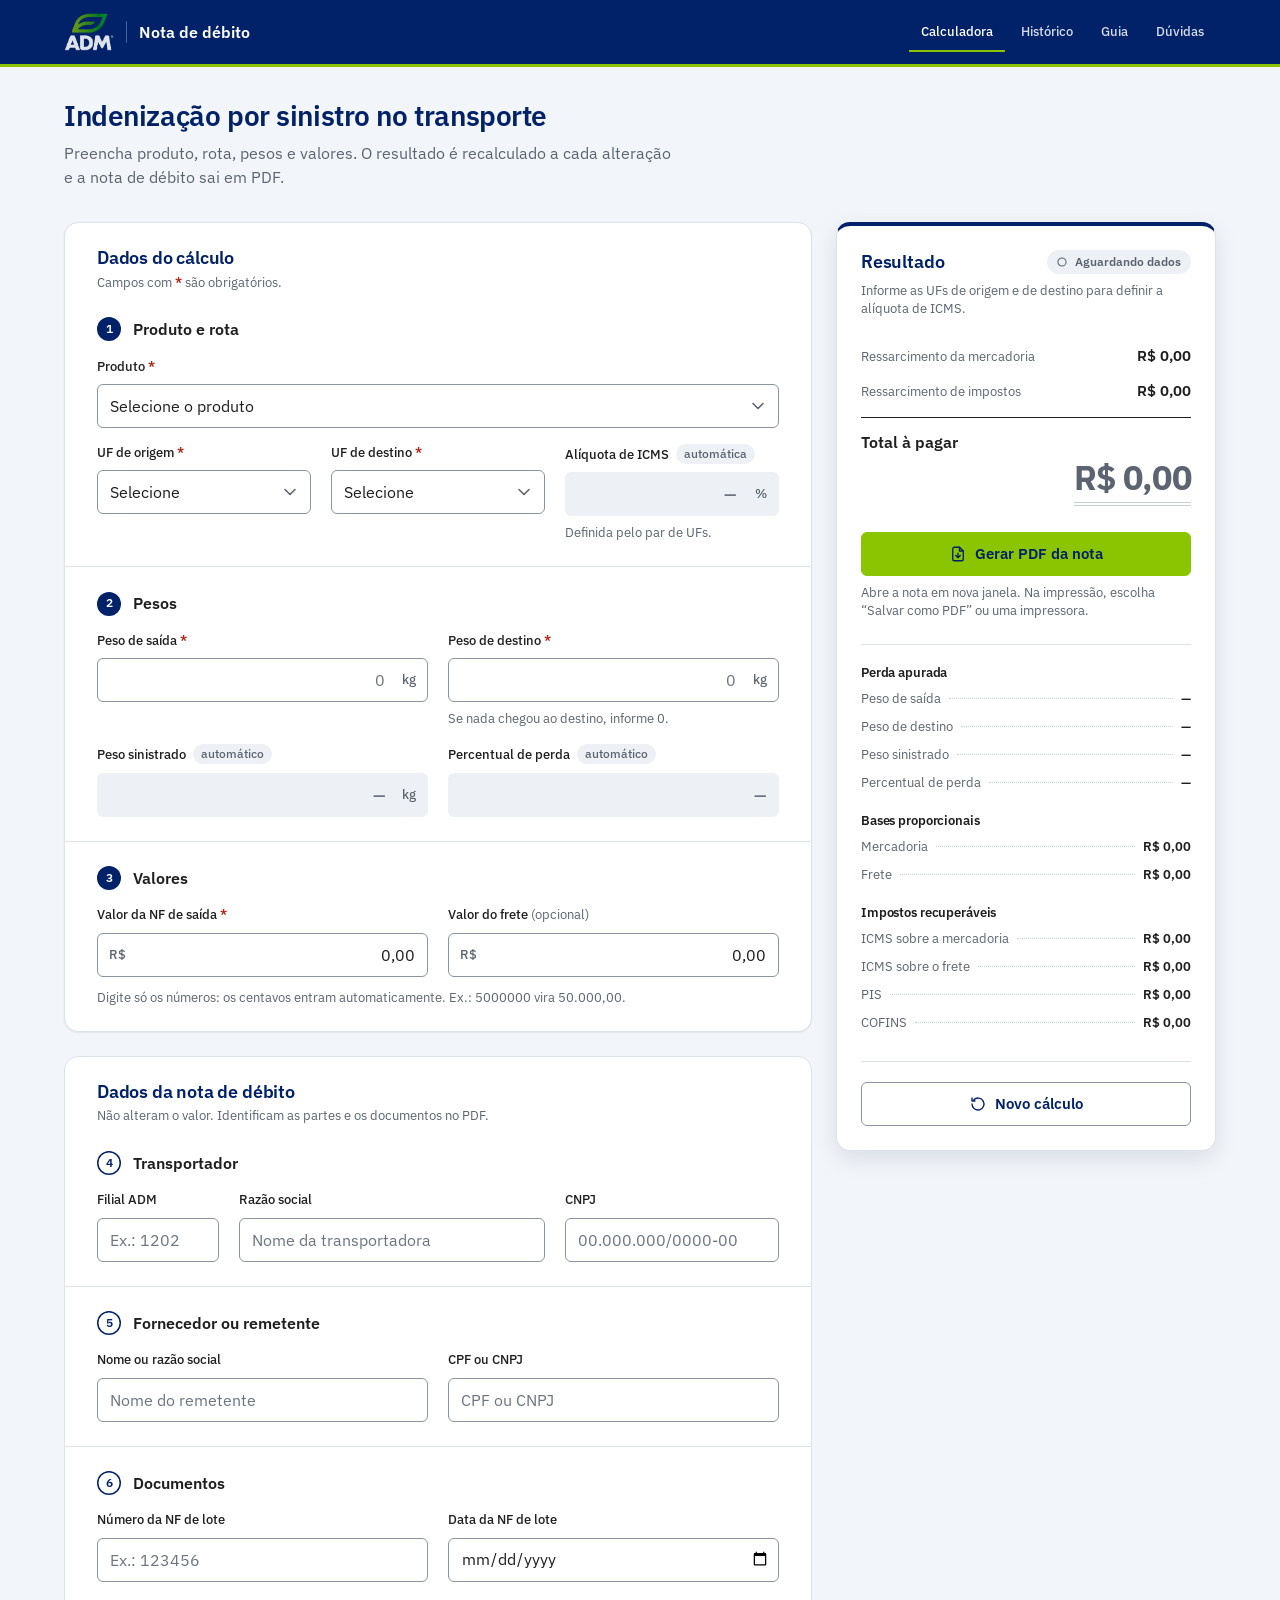
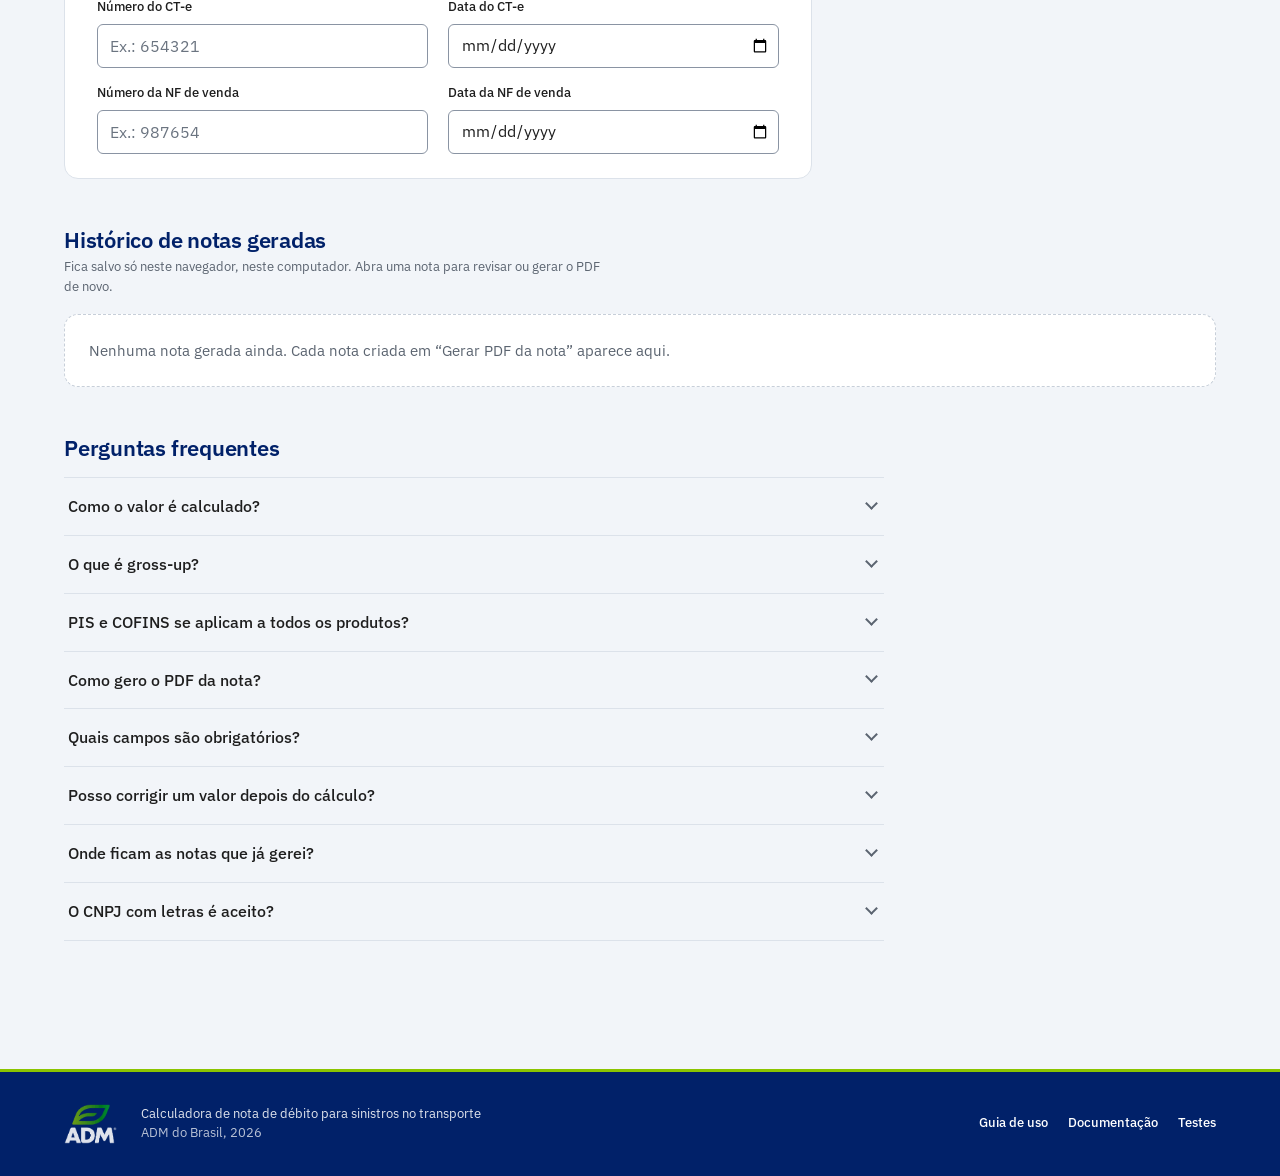
==== commit c5c48880: "Add files via upload" ====
--- a/index.html
+++ b/index.html
@@ -1,433 +1,505 @@
-<!DOCTYPE html>
-<html lang="pt-BR">
-<head>
-  <meta charset="UTF-8">
-  <meta name="viewport" content="width=device-width, initial-scale=1.0">
-  <title>Nota de Débito — Calculadora de Indenizações</title>
-  <link rel="icon" type="image/png" href="./img/adm-logo.png">
-  <link rel="stylesheet" href="./css/style.css">
-  <link rel="stylesheet" href="./css/index.css">
-</head>
-<body>
-
-<!-- ═══════════════ NAVBAR ═══════════════ -->
-<nav class="navbar">
-  <div class="navbar-container">
-    <div class="navbar-brand">
-      <div class="navbar-logo-wrap">
-        <img src="./img/adm-logo.png" alt="ADM">
-      </div>
-      <div class="navbar-divider"></div>
-      <h1 class="navbar-title">Nota de Débito <span>· Indenizações</span></h1>
-    </div>
-    <ul class="navbar-links">
-      <li><a href="#formulario" class="active">Calculadora</a></li>
-      <li><a href="#resultado">Resultado</a></li>
-      <li><a href="./paginas/guia_rapido.html">Guia</a></li>
-      <li><a href="#faq">Dúvidas</a></li>
-    </ul>
-  </div>
-</nav>
-
-<!-- ═══════════════ CONTAINER PRINCIPAL ═══════════════ -->
-<div class="container">
-
-  <!-- HERO -->
-  <div class="page-hero">
-    <h1>Cálculo para Indenizações por Sinistro</h1>
-    <p>Imposto embutido de forma automática · ICMS, PIS e COFINS recuperáveis</p>
-  </div>
-
-  <!-- CONTEÚDO -->
-  <div class="content-wrapper">
-
-    <!-- ═══════════ FORMULÁRIO ═══════════ -->
-    <section id="formulario">
-
-      <!-- TRANSPORTADOR -->
-      <div class="card card-primary">
-        <div class="card-header">
-          <span class="card-icon">
-            <svg viewBox="0 0 24 24" fill="none" stroke="white" stroke-width="1.8" stroke-linecap="round" stroke-linejoin="round">
-              <rect x="1" y="3" width="15" height="13" rx="1"/>
-              <path d="M16 8h4l3 4v4h-7V8z"/>
-              <circle cx="5.5" cy="18.5" r="2.5"/>
-              <circle cx="18.5" cy="18.5" r="2.5"/>
-            </svg>
-          </span>
-          <h2>Transportador</h2>
-        </div>
-        <div class="card-body">
-          <div class="form-row">
-            <div class="form-group">
-              <label for="filial">Filial ADM</label>
-              <input type="text" id="filial" placeholder="Ex: 1202" data-mascara="numero">
-            </div>
-            <div class="form-group">
-              <label for="razao-social">Razão Social</label>
-              <input type="text" id="razao-social" placeholder="Nome da empresa transportadora">
-            </div>
-            <div class="form-group">
-              <label for="cnpj">CNPJ</label>
-              <input type="text" id="cnpj" placeholder="00.000.000/0000-00" data-mascara="cnpj">
-            </div>
-          </div>
-        </div>
-      </div>
-
-      <!-- PRODUTO E DOCUMENTOS -->
-      <div class="card card-info">
-        <div class="card-header">
-          <span class="card-icon">
-            <svg viewBox="0 0 24 24" fill="none" stroke="white" stroke-width="1.8" stroke-linecap="round" stroke-linejoin="round">
-              <path d="M20 7l-8-4-8 4m16 0l-8 4m8-4v10l-8 4m0-10L4 7m8 4v10M4 7v10l8 4"/>
-            </svg>
-          </span>
-          <h2>Produto e Documentos</h2>
-        </div>
-        <div class="card-body">
-
-          <div class="form-group">
-            <label for="produto">Produto</label>
-            <select id="produto">
-              <option value="">— Selecione o produto —</option>
-              <option value="ALGODÃO">ALGODÃO</option>
-              <option value="SOJA EM GRAOS">SOJA EM GRÃOS</option>
-              <option value="MILHO EM GRAO">MILHO EM GRÃO</option>
-              <option value="FARELO DE SOJA HIPRO 101004">FARELO DE SOJA HIPRO 101004</option>
-              <option value="FARELO DE SOJA TPII46%PROT GRAN">FARELO DE SOJA TPII 46% PROT GRAN</option>
-              <option value="GLICERINA">GLICERINA</option>
-              <option value="TRIGO EM GRAOS PN">TRIGO EM GRÃOS PN</option>
-              <option value="TRIGO RAÇÃO">TRIGO RAÇÃO</option>
-              <option value="107001 OLEO SOJA DEGOMADO G">107001 ÓLEO SOJA DEGOMADO G</option>
-              <option value="107046 - OLEO SOJA RF CORCOVADO">107046 ÓLEO SOJA RF CORCOVADO</option>
-            </select>
-          </div>
-
-          <div id="info-piscofins" class="info-box info-box-warning" style="display:none;">
-            <p>PIS e COFINS <strong>não se aplicam</strong> a este produto.</p>
-          </div>
-
-          <div class="section-label"><span>NF de Lote</span></div>
-          <div class="form-row">
-            <div class="form-group">
-              <label for="nf-lote">Número da NF</label>
-              <input type="text" id="nf-lote" placeholder="Ex: 123456" data-mascara="numero">
-            </div>
-            <div class="form-group">
-              <label for="data-nf-lote">Data</label>
-              <input type="date" id="data-nf-lote">
-            </div>
-          </div>
-
-          <div class="section-label"><span>CT-e — Conhecimento de Transporte</span></div>
-          <div class="form-row">
-            <div class="form-group">
-              <label for="cte">Número do CT-e</label>
-              <input type="text" id="cte" placeholder="Ex: 654321" data-mascara="numero">
-            </div>
-            <div class="form-group">
-              <label for="data-cte">Data</label>
-              <input type="date" id="data-cte">
-            </div>
-          </div>
-
-          <div class="section-label"><span>NF de Venda</span></div>
-          <div class="form-row">
-            <div class="form-group">
-              <label for="nf-venda">Número da NF</label>
-              <input type="text" id="nf-venda" placeholder="Ex: 987654" data-mascara="numero">
-            </div>
-            <div class="form-group">
-              <label for="data-nf-venda">Data</label>
-              <input type="date" id="data-nf-venda">
-            </div>
-          </div>
-
-        </div>
-      </div>
-
-      <!-- PESOS E VALORES -->
-      <div class="card card-warning">
-        <div class="card-header">
-          <span class="card-icon">
-            <svg viewBox="0 0 24 24" fill="none" stroke="white" stroke-width="1.8" stroke-linecap="round" stroke-linejoin="round">
-              <path d="M12 3a3 3 0 100 6 3 3 0 000-6z"/>
-              <path d="M6.5 9H3l3 10h12l3-10h-3.5"/>
-              <line x1="6.5" y1="9" x2="12" y2="6"/>
-              <line x1="17.5" y1="9" x2="12" y2="6"/>
-            </svg>
-          </span>
-          <h2>Pesos e Valores</h2>
-        </div>
-        <div class="card-body">
-
-          <div class="info-box">
-            <p><strong>Campos críticos:</strong> estes valores determinam diretamente o valor da indenização.</p>
-          </div>
-
-          <div class="section-label"><span>Pesos</span></div>
-          <div class="grid-pesos">
-            <div class="form-group">
-              <label for="peso-saida">Peso Saída (kg)</label>
-              <input type="text" id="peso-saida" placeholder="0" data-mascara="peso" inputmode="numeric">
-            </div>
-            <div class="form-group">
-              <label for="peso-destino">Peso Destino (kg)</label>
-              <input type="text" id="peso-destino" placeholder="0" data-mascara="peso" inputmode="numeric">
-            </div>
-            <div class="form-group">
-              <label for="peso-sinistrado">Peso Sinistrado (kg)</label>
-              <input type="text" id="peso-sinistrado" readonly placeholder="—">
-            </div>
-            <div class="form-group">
-              <label for="percentual-perda">% de Perda</label>
-              <input type="text" id="percentual-perda" readonly placeholder="—">
-            </div>
-          </div>
-
-          <div id="aviso-peso-negativo" class="aviso-inline" style="display:none;">
-            ⚠ <span>Peso de destino maior que o de saída — sinistrado travado em <strong>0</strong>.</span>
-          </div>
-
-          <div class="section-label"><span>Valores</span></div>
-          <div class="form-row">
-            <div class="form-group">
-              <label for="valor-nf-saida">Valor NF Saída (R$)</label>
-              <input type="text" id="valor-nf-saida" placeholder="0,00" data-mascara="moeda" inputmode="numeric">
-            </div>
-            <div class="form-group">
-              <label for="valor-frete">Valor do Frete (R$)</label>
-              <input type="text" id="valor-frete" placeholder="0,00" data-mascara="moeda" inputmode="numeric">
-            </div>
-          </div>
-
-        </div>
-      </div>
-
-      <!-- INFORMAÇÕES FISCAIS -->
-      <div class="card card-success">
-        <div class="card-header">
-          <span class="card-icon">
-            <svg viewBox="0 0 24 24" fill="none" stroke="white" stroke-width="1.8" stroke-linecap="round" stroke-linejoin="round">
-              <path d="M14 2H6a2 2 0 00-2 2v16a2 2 0 002 2h12a2 2 0 002-2V8z"/>
-              <polyline points="14 2 14 8 20 8"/>
-              <line x1="16" y1="13" x2="8" y2="13"/>
-              <line x1="16" y1="17" x2="8" y2="17"/>
-            </svg>
-          </span>
-          <h2>Informações Fiscais</h2>
-        </div>
-        <div class="card-body">
-          <div class="form-row">
-            <div class="form-group">
-              <label for="uf-origem">UF Origem</label>
-              <select id="uf-origem">
-                <option value="">— Selecione —</option>
-                <option>AC</option><option>AL</option><option>AM</option><option>AP</option>
-                <option>BA</option><option>CE</option><option>DF</option><option>ES</option>
-                <option>GO</option><option>MA</option><option>MT</option><option>MS</option>
-                <option>MG</option><option>PA</option><option>PB</option><option>PR</option>
-                <option>PE</option><option>PI</option><option>RJ</option><option>RN</option>
-                <option>RS</option><option>RO</option><option>RR</option><option>SC</option>
-                <option>SP</option><option>SE</option><option>TO</option>
-                <option value="IM">IM — Importação</option>
-              </select>
-            </div>
-            <div class="form-group">
-              <label for="uf-destino">UF Destino</label>
-              <select id="uf-destino">
-                <option value="">— Selecione —</option>
-                <option>AC</option><option>AL</option><option>AM</option><option>AP</option>
-                <option>BA</option><option>CE</option><option>DF</option><option>ES</option>
-                <option>GO</option><option>MA</option><option>MT</option><option>MS</option>
-                <option>MG</option><option>PA</option><option>PB</option><option>PR</option>
-                <option>PE</option><option>PI</option><option>RJ</option><option>RN</option>
-                <option>RS</option><option>RO</option><option>RR</option><option>SC</option>
-                <option>SP</option><option>SE</option><option>TO</option>
-                <option value="IM">IM — Importação</option>
-              </select>
-            </div>
-            <div class="form-group">
-              <label for="aliquota-icms">Alíquota ICMS (%)</label>
-              <input type="text" id="aliquota-icms" placeholder="Automático" readonly>
-            </div>
-          </div>
-          <div id="aviso-mt" class="info-box info-box-warning" style="display:none;">
-            <p>Origem <strong>MT</strong> — cálculo sem Gross-Up (impostos diretos sobre a base proporcional).</p>
-          </div>
-        </div>
-      </div>
-
-      <!-- FORNECEDOR / REMETENTE -->
-      <div class="card card-secondary">
-        <div class="card-header">
-          <span class="card-icon">
-            <svg viewBox="0 0 24 24" fill="none" stroke="white" stroke-width="1.8" stroke-linecap="round" stroke-linejoin="round">
-              <path d="M20 21v-2a4 4 0 00-4-4H8a4 4 0 00-4 4v2"/>
-              <circle cx="12" cy="7" r="4"/>
-            </svg>
-          </span>
-          <h2>Fornecedor / Remetente</h2>
-        </div>
-        <div class="card-body">
-          <div class="form-row">
-            <div class="form-group">
-              <label for="fornecedor-nome">Nome / Razão Social</label>
-              <input type="text" id="fornecedor-nome" placeholder="Nome do remetente">
-            </div>
-            <div class="form-group">
-              <label for="fornecedor-doc">CPF / CNPJ</label>
-              <input type="text" id="fornecedor-doc" placeholder="000.000.000-00 ou 00.000.000/0000-00" data-mascara="cpfcnpj">
-            </div>
-          </div>
-        </div>
-      </div>
-
-    </section>
-
-    <!-- ═══════════ RESULTADO ═══════════ -->
-    <section id="resultado">
-      <div class="card card-result">
-        <div class="card-header">
-          <span class="card-icon">
-            <svg viewBox="0 0 24 24" fill="none" stroke="white" stroke-width="1.8" stroke-linecap="round" stroke-linejoin="round">
-              <line x1="18" y1="20" x2="18" y2="10"/>
-              <line x1="12" y1="20" x2="12" y2="4"/>
-              <line x1="6"  y1="20" x2="6"  y2="14"/>
-            </svg>
-          </span>
-          <h2>Cálculo da Indenização</h2>
-        </div>
-        <div class="card-body">
-
-          <div class="detalhe-bloco">
-            <div class="detalhe-titulo">Bases Proporcionais</div>
-            <div class="detalhe-linha">
-              <span class="dl">Base Mercadoria (perda proporcional)</span>
-              <span class="dv" id="detalhe-base-merc">R$ 0,00</span>
-            </div>
-            <div class="detalhe-linha">
-              <span class="dl">Base Frete (perda proporcional)</span>
-              <span class="dv" id="detalhe-base-frete">R$ 0,00</span>
-            </div>
-          </div>
-
-          <div class="detalhe-bloco">
-            <div class="detalhe-titulo">Impostos Recuperáveis</div>
-            <div class="detalhe-linha indent">
-              <span class="dl">ICMS — Mercadoria</span>
-              <span class="dv" id="detalhe-icms-merc">R$ 0,00</span>
-            </div>
-            <div class="detalhe-linha indent">
-              <span class="dl">ICMS — Frete</span>
-              <span class="dv" id="detalhe-icms-frete">R$ 0,00</span>
-            </div>
-            <div class="detalhe-linha indent">
-              <span class="dl">PIS</span>
-              <span class="dv" id="detalhe-pis">R$ 0,00</span>
-            </div>
-            <div class="detalhe-linha indent">
-              <span class="dl">COFINS</span>
-              <span class="dv" id="detalhe-cofins">R$ 0,00</span>
-            </div>
-          </div>
-
-          <div class="resultado-grid">
-            <div class="res-card">
-              <label>Ressarcimento Mercadoria</label>
-              <input type="text" id="res-mercadoria" readonly placeholder="R$ 0,00">
-            </div>
-            <div class="res-card">
-              <label>Ressarcimento Impostos</label>
-              <input type="text" id="res-impostos" readonly placeholder="R$ 0,00">
-            </div>
-            <div class="res-card total">
-              <label>Total à Pagar</label>
-              <input type="text" id="res-total" readonly placeholder="R$ 0,00">
-            </div>
-          </div>
-
-          <div class="botoes-acao">
-            <button class="btn btn-primary" onclick="gerarPDF()">
-              <svg viewBox="0 0 24 24" fill="none" stroke="currentColor" stroke-width="1.8" stroke-linecap="round">
-                <path d="M14 2H6a2 2 0 00-2 2v16a2 2 0 002 2h12a2 2 0 002-2V8z"/>
-                <polyline points="14 2 14 8 20 8"/>
-                <line x1="12" y1="18" x2="12" y2="12"/>
-                <line x1="9"  y1="15" x2="15" y2="15"/>
-              </svg>
-              Gerar PDF
-            </button>
-          </div>
-
-        </div>
-      </div>
-    </section>
-
-    <!-- ═══════════ FAQ ═══════════ -->
-    <section id="faq">
-      <div class="card">
-        <div class="card-header">
-          <span class="card-icon">
-            <svg viewBox="0 0 24 24" fill="none" stroke="white" stroke-width="1.8" stroke-linecap="round" stroke-linejoin="round">
-              <circle cx="12" cy="12" r="10"/>
-              <path d="M9.09 9a3 3 0 015.83 1c0 2-3 3-3 3"/>
-              <line x1="12" y1="17" x2="12.01" y2="17"/>
-            </svg>
-          </span>
-          <h2>Perguntas Frequentes</h2>
-        </div>
-        <div class="card-body">
-          <div class="faq-item">
-            <h3>Como funciona o cálculo?</h3>
-            <p>O sistema calcula a proporção da perda em peso, aplica sobre os valores de NF e frete e recupera os impostos embutidos (ICMS, PIS, COFINS) via Gross-Up. Se a UF de origem for MT, o cálculo é feito de forma direta, sem Gross-Up.</p>
-          </div>
-          <div class="faq-item">
-            <h3>O que é Gross-Up?</h3>
-            <p>"Gross-Up" significa embutir os impostos no valor base — calcular "por dentro". O sistema recupera ICMS, PIS e COFINS proporcionalmente à perda. Esse método não se aplica em operações originadas no Mato Grosso.</p>
-          </div>
-          <div class="faq-item">
-            <h3>PIS e COFINS se aplicam a todos os produtos?</h3>
-            <p>Não. Apenas Milho, Algodão e Sorgo têm PIS (1,65%) e COFINS (7,60%) aplicados. Os demais produtos recebem apenas o ICMS.</p>
-          </div>
-          <div class="faq-item">
-            <h3>Posso gerar um PDF da nota?</h3>
-            <p>Sim. Após o cálculo, clique em "Visualizar Nota" para prévia, depois em "Gerar PDF" para salvar, ou "Imprimir" para impressão direta.</p>
-          </div>
-          <div class="faq-item">
-            <h3>Quais campos são obrigatórios?</h3>
-            <p>Para o cálculo funcionar: Peso de Saída, Peso de Destino, Valor NF e UF de Origem + Destino. Os demais campos compõem o documento final.</p>
-          </div>
-        </div>
-      </div>
-    </section>
-
-  </div><!-- /content-wrapper -->
-</div><!-- /container -->
-
-<!-- ═══════════════ FOOTER ═══════════════ -->
-<footer class="footer">
-  <div class="footer-content">
-    <div class="footer-brand">
-      <img src="./img/adm-logo.png" alt="ADM">
-    </div>
-    <div class="footer-center">
-      <p>Calculadora de Notas de Débito &mdash; Sinistros em Transporte<br>
-      <span>ADM do Brasil &nbsp;·&nbsp; 2026</span></p>
-    </div>
-    <ul class="footer-links">
-      <li><a href="./paginas/guia_rapido.html" target="_blank">Guia de Uso</a></li>
-      <li><a href="./README.md" target="_blank">Documentação</a></li>
-      <li><a href="./paginas/teste_calculos.html" target="_blank">Testes</a></li>
-    </ul>
-  </div>
-</footer>
-
-<!-- ═══════════════ SCRIPTS ═══════════════ -->
-<script src="./js/mascaras.js"></script>
-<script src="./js/aliquita.js"></script>
-<script src="./js/script.js"></script>
-<script src="./js/visual.js"></script>
-
-</body>
-</html>+<!DOCTYPE html>
+<html lang="pt-BR">
+<head>
+  <meta charset="UTF-8">
+  <meta name="viewport" content="width=device-width, initial-scale=1.0">
+  <title>Nota de débito: indenização por sinistro | ADM</title>
+  <meta name="description" content="Calculadora de nota de débito para indenização de sinistros no transporte, com ICMS, PIS e COFINS recuperáveis.">
+  <meta name="theme-color" content="#012169">
+  <link rel="icon" type="image/png" href="./img/adm-logo.png">
+  <link rel="stylesheet" href="./css/style.css">
+  <link rel="stylesheet" href="./css/index.css">
+</head>
+<body>
+
+<a class="skip-link" href="#formulario">Pular para a calculadora</a>
+
+<!-- ═══════════════ NAVBAR ═══════════════ -->
+<header class="navbar">
+  <div class="navbar-inner">
+    <a class="navbar-brand" href="#topo">
+      <img class="navbar-logo" src="./img/adm-logo-negativo.png" alt="ADM" width="50" height="38">
+      <span class="navbar-title">Nota de débito</span>
+    </a>
+
+    <button type="button" class="navbar-toggle" id="navbar-toggle" aria-expanded="false" aria-controls="navbar-menu">
+      <svg viewBox="0 0 24 24" aria-hidden="true" focusable="false"><path d="M4 7h16M4 12h16M4 17h16"/></svg>
+      <span class="sr-only">Menu</span>
+    </button>
+
+    <nav class="navbar-menu is-collapsible" id="navbar-menu" aria-label="Navegação principal">
+      <ul class="navbar-links">
+        <li><a href="#formulario" class="is-active">Calculadora</a></li>
+        <li><a href="#historico">Histórico <span class="nav-count" id="historico-contador" hidden></span></a></li>
+        <li><a href="./paginas/guia_rapido.html" target="_blank" rel="noopener">Guia<span class="sr-only"> (abre em nova aba)</span></a></li>
+        <li><a href="#faq">Dúvidas</a></li>
+      </ul>
+    </nav>
+  </div>
+</header>
+
+<main class="page" id="topo">
+
+  <header class="page-header">
+    <h1>Indenização por sinistro no transporte</h1>
+    <p class="page-lead">Preencha produto, rota, pesos e valores. O resultado é recalculado a cada alteração e a nota de débito sai em PDF.</p>
+  </header>
+
+  <div class="calc-layout">
+
+    <!-- ═══════════ FORMULÁRIO ═══════════ -->
+    <div class="calc-main" id="formulario" tabindex="-1">
+
+      <!-- DADOS DO CÁLCULO -->
+      <section class="panel" aria-labelledby="titulo-calculo">
+        <header class="panel-header">
+          <h2 class="panel-title" id="titulo-calculo">Dados do cálculo</h2>
+          <p class="panel-desc">Campos com <span class="req" aria-hidden="true">*</span><span class="sr-only">asterisco</span> são obrigatórios.</p>
+        </header>
+
+        <!-- 1. Produto e rota -->
+        <fieldset class="form-section">
+          <legend class="form-section-title"><span class="step" aria-hidden="true">1</span>Produto e rota</legend>
+
+          <div class="form-grid">
+            <div class="field">
+              <label class="field-label" for="produto">Produto <span class="req" aria-hidden="true">*</span></label>
+              <select class="input" id="produto" aria-required="true">
+                <option value="">Selecione o produto</option>
+                <option value="ALGODÃO">ALGODÃO</option>
+                <option value="SOJA EM GRAOS">SOJA EM GRÃOS</option>
+                <option value="MILHO EM GRAO">MILHO EM GRÃO</option>
+                <option value="FARELO DE SOJA HIPRO 101004">FARELO DE SOJA HIPRO 101004</option>
+                <option value="FARELO DE SOJA TPII46%PROT GRAN">FARELO DE SOJA TPII 46% PROT GRAN</option>
+                <option value="GLICERINA">GLICERINA</option>
+                <option value="TRIGO EM GRAOS PN">TRIGO EM GRÃOS PN</option>
+                <option value="TRIGO RAÇÃO">TRIGO RAÇÃO</option>
+                <option value="107001 OLEO SOJA DEGOMADO G">107001 ÓLEO SOJA DEGOMADO G</option>
+                <option value="107046 - OLEO SOJA RF CORCOVADO">107046 ÓLEO SOJA RF CORCOVADO</option>
+              </select>
+            </div>
+          </div>
+
+          <div id="info-piscofins" class="alert alert-info" style="display:none;">
+            <div class="alert-body">
+              <svg class="alert-icon" viewBox="0 0 24 24" aria-hidden="true" focusable="false"><circle cx="12" cy="12" r="9"/><path d="M12 11v5M12 8h.01"/></svg>
+              <p>PIS e COFINS <strong>não se aplicam</strong> a este produto. Apenas o ICMS é recuperado.</p>
+            </div>
+          </div>
+
+          <div class="form-grid cols-3">
+            <div class="field">
+              <label class="field-label" for="uf-origem">UF de origem <span class="req" aria-hidden="true">*</span></label>
+              <select class="input" id="uf-origem" aria-required="true">
+                <option value="">Selecione</option>
+                <option>AC</option><option>AL</option><option>AM</option><option>AP</option>
+                <option>BA</option><option>CE</option><option>DF</option><option>ES</option>
+                <option>GO</option><option>MA</option><option>MT</option><option>MS</option>
+                <option>MG</option><option>PA</option><option>PB</option><option>PR</option>
+                <option>PE</option><option>PI</option><option>RJ</option><option>RN</option>
+                <option>RS</option><option>RO</option><option>RR</option><option>SC</option>
+                <option>SP</option><option>SE</option><option>TO</option>
+                <option value="IM">IM (importação)</option>
+              </select>
+            </div>
+            <div class="field">
+              <label class="field-label" for="uf-destino">UF de destino <span class="req" aria-hidden="true">*</span></label>
+              <select class="input" id="uf-destino" aria-required="true">
+                <option value="">Selecione</option>
+                <option>AC</option><option>AL</option><option>AM</option><option>AP</option>
+                <option>BA</option><option>CE</option><option>DF</option><option>ES</option>
+                <option>GO</option><option>MA</option><option>MT</option><option>MS</option>
+                <option>MG</option><option>PA</option><option>PB</option><option>PR</option>
+                <option>PE</option><option>PI</option><option>RJ</option><option>RN</option>
+                <option>RS</option><option>RO</option><option>RR</option><option>SC</option>
+                <option>SP</option><option>SE</option><option>TO</option>
+                <option value="IM">IM (importação)</option>
+              </select>
+            </div>
+            <div class="field">
+              <label class="field-label" for="aliquota-icms">Alíquota de ICMS <span class="tag">automática</span></label>
+              <div class="control has-suffix">
+                <input class="input input-num is-computed" type="text" id="aliquota-icms" placeholder="—" readonly tabindex="-1" aria-describedby="dica-aliquota">
+                <span class="affix" aria-hidden="true">%</span>
+              </div>
+              <p class="field-hint" id="dica-aliquota">Definida pelo par de UFs.</p>
+            </div>
+          </div>
+
+          <div id="aviso-mt" class="alert alert-warning" style="display:none;">
+            <div class="alert-body">
+              <svg class="alert-icon" viewBox="0 0 24 24" aria-hidden="true" focusable="false"><path d="M12 3 2.5 20h19L12 3z"/><path d="M12 10v4M12 17h.01"/></svg>
+              <p>Origem <strong>MT</strong>: cálculo sem gross-up. Os impostos são aplicados diretamente sobre a base proporcional.</p>
+            </div>
+          </div>
+        </fieldset>
+
+        <!-- 2. Pesos -->
+        <fieldset class="form-section">
+          <legend class="form-section-title"><span class="step" aria-hidden="true">2</span>Pesos</legend>
+
+          <div class="form-grid cols-2">
+            <div class="field">
+              <label class="field-label" for="peso-saida">Peso de saída<span class="sr-only">, em quilos</span> <span class="req" aria-hidden="true">*</span></label>
+              <div class="control has-suffix">
+                <input class="input input-num" type="text" id="peso-saida" placeholder="0" data-mascara="peso" inputmode="numeric" autocomplete="off" aria-required="true">
+                <span class="affix" aria-hidden="true">kg</span>
+              </div>
+            </div>
+            <div class="field">
+              <label class="field-label" for="peso-destino">Peso de destino<span class="sr-only">, em quilos</span> <span class="req" aria-hidden="true">*</span></label>
+              <div class="control has-suffix">
+                <input class="input input-num" type="text" id="peso-destino" placeholder="0" data-mascara="peso" inputmode="numeric" autocomplete="off" aria-required="true" aria-describedby="dica-peso-destino">
+                <span class="affix" aria-hidden="true">kg</span>
+              </div>
+              <p class="field-hint" id="dica-peso-destino">Se nada chegou ao destino, informe 0.</p>
+            </div>
+          </div>
+
+          <div class="form-grid cols-2">
+            <div class="field">
+              <label class="field-label" for="peso-sinistrado">Peso sinistrado <span class="tag">automático</span></label>
+              <div class="control has-suffix">
+                <input class="input input-num is-computed" type="text" id="peso-sinistrado" placeholder="—" readonly tabindex="-1">
+                <span class="affix" aria-hidden="true">kg</span>
+              </div>
+            </div>
+            <div class="field">
+              <label class="field-label" for="percentual-perda">Percentual de perda <span class="tag">automático</span></label>
+              <div class="control">
+                <input class="input input-num is-computed" type="text" id="percentual-perda" placeholder="—" readonly tabindex="-1">
+              </div>
+            </div>
+          </div>
+
+          <div id="aviso-peso-negativo" class="alert alert-danger" style="display:none;">
+            <div class="alert-body">
+              <svg class="alert-icon" viewBox="0 0 24 24" aria-hidden="true" focusable="false"><circle cx="12" cy="12" r="9"/><path d="M12 7v6M12 16.5h.01"/></svg>
+              <p>O peso de destino é <strong>maior</strong> que o de saída. Sem perda não há indenização: confira os dois pesos.</p>
+            </div>
+          </div>
+        </fieldset>
+
+        <!-- 3. Valores -->
+        <fieldset class="form-section">
+          <legend class="form-section-title"><span class="step" aria-hidden="true">3</span>Valores</legend>
+
+          <div class="form-grid cols-2">
+            <div class="field">
+              <label class="field-label" for="valor-nf-saida">Valor da NF de saída <span class="req" aria-hidden="true">*</span></label>
+              <div class="control has-prefix">
+                <span class="affix" aria-hidden="true">R$</span>
+                <input class="input input-num" type="text" id="valor-nf-saida" placeholder="0,00" data-mascara="moeda" inputmode="numeric" autocomplete="off" aria-required="true" aria-describedby="dica-valores">
+              </div>
+            </div>
+            <div class="field">
+              <label class="field-label" for="valor-frete">Valor do frete <span class="opt">(opcional)</span></label>
+              <div class="control has-prefix">
+                <span class="affix" aria-hidden="true">R$</span>
+                <input class="input input-num" type="text" id="valor-frete" placeholder="0,00" data-mascara="moeda" inputmode="numeric" autocomplete="off" aria-describedby="dica-valores">
+              </div>
+            </div>
+          </div>
+          <p class="field-hint" id="dica-valores">Digite só os números: os centavos entram automaticamente. Ex.: 5000000 vira 50.000,00.</p>
+        </fieldset>
+      </section>
+
+      <!-- DADOS DA NOTA -->
+      <section class="panel panel--secondary" aria-labelledby="titulo-nota">
+        <header class="panel-header">
+          <h2 class="panel-title" id="titulo-nota">Dados da nota de débito</h2>
+          <p class="panel-desc">Não alteram o valor. Identificam as partes e os documentos no PDF.</p>
+        </header>
+
+        <!-- 4. Transportador -->
+        <fieldset class="form-section">
+          <legend class="form-section-title"><span class="step" aria-hidden="true">4</span>Transportador</legend>
+          <div class="form-grid cols-party">
+            <div class="field">
+              <label class="field-label" for="filial">Filial ADM</label>
+              <input class="input" type="text" id="filial" placeholder="Ex.: 1202" data-mascara="numero" inputmode="numeric" autocomplete="off">
+            </div>
+            <div class="field">
+              <label class="field-label" for="razao-social">Razão social</label>
+              <input class="input" type="text" id="razao-social" placeholder="Nome da transportadora" autocomplete="off">
+            </div>
+            <div class="field">
+              <label class="field-label" for="cnpj">CNPJ</label>
+              <input class="input" type="text" id="cnpj" placeholder="00.000.000/0000-00" data-mascara="cnpj" autocomplete="off" autocapitalize="characters" spellcheck="false">
+            </div>
+          </div>
+        </fieldset>
+
+        <!-- 5. Fornecedor -->
+        <fieldset class="form-section">
+          <legend class="form-section-title"><span class="step" aria-hidden="true">5</span>Fornecedor ou remetente</legend>
+          <div class="form-grid cols-2">
+            <div class="field">
+              <label class="field-label" for="fornecedor-nome">Nome ou razão social</label>
+              <input class="input" type="text" id="fornecedor-nome" placeholder="Nome do remetente" autocomplete="off">
+            </div>
+            <div class="field">
+              <label class="field-label" for="fornecedor-doc">CPF ou CNPJ</label>
+              <input class="input" type="text" id="fornecedor-doc" placeholder="CPF ou CNPJ" data-mascara="cpfcnpj" autocomplete="off" autocapitalize="characters" spellcheck="false">
+            </div>
+          </div>
+        </fieldset>
+
+        <!-- 6. Documentos -->
+        <fieldset class="form-section">
+          <legend class="form-section-title"><span class="step" aria-hidden="true">6</span>Documentos</legend>
+          <div class="doc-rows">
+            <div class="form-grid cols-doc">
+              <div class="field">
+                <label class="field-label" for="nf-lote">Número da NF de lote</label>
+                <input class="input" type="text" id="nf-lote" placeholder="Ex.: 123456" data-mascara="numero" inputmode="numeric" autocomplete="off">
+              </div>
+              <div class="field">
+                <label class="field-label" for="data-nf-lote">Data da NF de lote</label>
+                <input class="input" type="date" id="data-nf-lote">
+              </div>
+            </div>
+            <div class="form-grid cols-doc">
+              <div class="field">
+                <label class="field-label" for="cte">Número do CT-e</label>
+                <input class="input" type="text" id="cte" placeholder="Ex.: 654321" data-mascara="numero" inputmode="numeric" autocomplete="off">
+              </div>
+              <div class="field">
+                <label class="field-label" for="data-cte">Data do CT-e</label>
+                <input class="input" type="date" id="data-cte">
+              </div>
+            </div>
+            <div class="form-grid cols-doc">
+              <div class="field">
+                <label class="field-label" for="nf-venda">Número da NF de venda</label>
+                <input class="input" type="text" id="nf-venda" placeholder="Ex.: 987654" data-mascara="numero" inputmode="numeric" autocomplete="off">
+              </div>
+              <div class="field">
+                <label class="field-label" for="data-nf-venda">Data da NF de venda</label>
+                <input class="input" type="date" id="data-nf-venda">
+              </div>
+            </div>
+          </div>
+        </fieldset>
+      </section>
+
+    </div><!-- /calc-main -->
+
+    <!-- ═══════════ RESULTADO ═══════════ -->
+    <aside class="calc-aside" id="resultado" aria-labelledby="titulo-resultado" tabindex="-1">
+      <section class="summary" data-status="vazio" id="painel-resultado">
+
+        <header class="summary-header">
+          <h2 class="summary-title" id="titulo-resultado">Resultado</h2>
+          <span class="chip" id="status-calculo">
+            <svg class="chip-icon" viewBox="0 0 24 24" aria-hidden="true" focusable="false"><circle cx="12" cy="12" r="4"/></svg>
+            <span id="status-texto">Aguardando dados</span>
+          </span>
+        </header>
+
+        <p class="summary-method" id="resumo-metodo">Informe produto e rota para definir o método.</p>
+
+        <!-- Composição do total, no formato de livro-razão -->
+        <div class="ledger">
+          <div class="ledger-row">
+            <label class="ledger-label" for="res-mercadoria">Ressarcimento da mercadoria</label>
+            <output class="ledger-value" id="res-mercadoria">R$ 0,00</output>
+          </div>
+          <div class="ledger-row">
+            <label class="ledger-label" for="res-impostos">Ressarcimento de impostos</label>
+            <output class="ledger-value" id="res-impostos">R$ 0,00</output>
+          </div>
+          <div class="ledger-row ledger-total">
+            <label class="ledger-label" for="res-total">Total à pagar</label>
+            <output class="ledger-value" id="res-total">R$ 0,00</output>
+          </div>
+        </div>
+
+        <div class="alert alert-warning alert-compact" id="pendencias" hidden>
+          <div class="alert-body">
+            <svg class="alert-icon" viewBox="0 0 24 24" aria-hidden="true" focusable="false"><path d="M12 3 2.5 20h19L12 3z"/><path d="M12 10v4M12 17h.01"/></svg>
+            <p id="pendencias-texto"></p>
+          </div>
+        </div>
+
+        <!-- Ação principal -->
+        <div class="summary-actions">
+          <button type="button" class="btn btn-primary btn-block" id="btn-gerar-pdf" aria-describedby="dica-pdf">
+            <svg viewBox="0 0 24 24" aria-hidden="true" focusable="false"><path d="M14 3H7a2 2 0 0 0-2 2v14a2 2 0 0 0 2 2h10a2 2 0 0 0 2-2V8z"/><path d="M14 3v5h5M12 11v6M9 14l3 3 3-3"/></svg>
+            Gerar PDF da nota
+          </button>
+          <p class="field-hint" id="dica-pdf">Abre a nota em nova janela. Na impressão, escolha “Salvar como PDF” ou uma impressora.</p>
+          <p class="form-feedback" id="feedback-pdf" role="alert" hidden></p>
+        </div>
+
+        <!-- Detalhamento -->
+        <div class="summary-details">
+          <h3 class="summary-subtitle">Perda apurada</h3>
+          <dl class="data-list">
+            <div class="data-row"><dt>Peso de saída</dt><dd id="resumo-peso-saida">—</dd></div>
+            <div class="data-row"><dt>Peso de destino</dt><dd id="resumo-peso-destino">—</dd></div>
+            <div class="data-row"><dt>Peso sinistrado</dt><dd id="resumo-peso-sinistrado">—</dd></div>
+            <div class="data-row"><dt>Percentual de perda</dt><dd id="resumo-perda">—</dd></div>
+          </dl>
+
+          <h3 class="summary-subtitle">Bases proporcionais</h3>
+          <dl class="data-list">
+            <div class="data-row"><dt>Mercadoria</dt><dd id="detalhe-base-merc">R$ 0,00</dd></div>
+            <div class="data-row"><dt>Frete</dt><dd id="detalhe-base-frete">R$ 0,00</dd></div>
+          </dl>
+
+          <h3 class="summary-subtitle">Impostos recuperáveis</h3>
+          <dl class="data-list">
+            <div class="data-row"><dt>ICMS sobre a mercadoria</dt><dd id="detalhe-icms-merc">R$ 0,00</dd></div>
+            <div class="data-row"><dt>ICMS sobre o frete</dt><dd id="detalhe-icms-frete">R$ 0,00</dd></div>
+            <div class="data-row"><dt>PIS</dt><dd id="detalhe-pis">R$ 0,00</dd></div>
+            <div class="data-row"><dt>COFINS</dt><dd id="detalhe-cofins">R$ 0,00</dd></div>
+          </dl>
+        </div>
+
+        <!-- Novo cálculo (afastado da ação principal) -->
+        <div class="reset">
+          <button type="button" class="btn btn-secondary btn-block" id="btn-novo-calculo" aria-expanded="false" aria-controls="confirmar-limpeza">
+            <svg viewBox="0 0 24 24" aria-hidden="true" focusable="false"><path d="M4 12a8 8 0 1 0 2.4-5.7M4 4v4h4"/></svg>
+            Novo cálculo
+          </button>
+          <div class="confirm" id="confirmar-limpeza" hidden>
+            <p>Apagar todos os campos preenchidos?</p>
+            <div class="confirm-actions">
+              <button type="button" class="btn btn-danger btn-sm" id="btn-confirmar-limpeza">Apagar campos</button>
+              <button type="button" class="btn btn-secondary btn-sm" id="btn-cancelar-limpeza">Cancelar</button>
+            </div>
+          </div>
+        </div>
+      </section>
+    </aside>
+
+  </div><!-- /calc-layout -->
+
+  <!-- ═══════════ HISTÓRICO ═══════════ -->
+  <section class="history" id="historico" aria-labelledby="titulo-historico" tabindex="-1">
+    <header class="history-header">
+      <div>
+        <h2 class="history-title" id="titulo-historico">Histórico de notas geradas</h2>
+        <p class="history-desc">Fica salvo só neste navegador, neste computador. Abra uma nota para revisar ou gerar o PDF de novo.</p>
+      </div>
+      <div class="history-tools" id="historico-ferramentas" hidden>
+        <label class="sr-only" for="historico-busca">Buscar no histórico</label>
+        <input class="input history-search" type="search" id="historico-busca" placeholder="Buscar transportador, produto, NF…" autocomplete="off">
+        <button type="button" class="btn btn-secondary" id="btn-limpar-historico" aria-expanded="false" aria-controls="confirmar-historico">Limpar histórico</button>
+      </div>
+    </header>
+
+    <div class="confirm" id="confirmar-historico" hidden>
+      <p>Apagar todas as notas do histórico deste navegador?</p>
+      <div class="confirm-actions">
+        <button type="button" class="btn btn-danger btn-sm" id="btn-confirmar-historico">Apagar histórico</button>
+        <button type="button" class="btn btn-secondary btn-sm" id="btn-cancelar-historico">Cancelar</button>
+      </div>
+    </div>
+
+    <p class="history-empty" id="historico-vazio">Nenhuma nota gerada ainda. Cada nota criada em “Gerar PDF da nota” aparece aqui.</p>
+    <p class="history-empty" id="historico-sem-resultado" hidden>Nenhuma nota encontrada para essa busca.</p>
+    <p class="field-hint" id="historico-aviso" hidden></p>
+
+    <ol class="history-list" id="historico-lista" aria-label="Notas geradas, da mais recente para a mais antiga"></ol>
+  </section>
+
+  <!-- ═══════════ PERGUNTAS FREQUENTES ═══════════ -->
+  <section class="faq" id="faq" aria-labelledby="titulo-faq" tabindex="-1">
+    <h2 class="faq-title" id="titulo-faq">Perguntas frequentes</h2>
+
+    <details class="faq-item">
+      <summary>Como o valor é calculado?</summary>
+      <div class="faq-answer">
+        <p>A perda é medida pelo peso (saída menos destino). Essa proporção é aplicada sobre o valor da NF e do frete, e somam-se os impostos recuperáveis: ICMS, PIS e COFINS. Fora de MT, os impostos são recuperados por gross-up. Com origem em MT, são aplicados diretamente sobre a base proporcional.</p>
+      </div>
+    </details>
+
+    <details class="faq-item">
+      <summary>O que é gross-up?</summary>
+      <div class="faq-answer">
+        <p>É o cálculo “por dentro”: a base proporcional é dividida por (100% menos as alíquotas) para reconstituir o valor com impostos, e os impostos são calculados sobre esse valor. Não se aplica a operações com origem em Mato Grosso.</p>
+      </div>
+    </details>
+
+    <details class="faq-item">
+      <summary>PIS e COFINS se aplicam a todos os produtos?</summary>
+      <div class="faq-answer">
+        <p>Não. Só milho, algodão e sorgo têm PIS (1,65%) e COFINS (7,60%). Para os demais produtos, apenas o ICMS é recuperado.</p>
+      </div>
+    </details>
+
+    <details class="faq-item">
+      <summary>Como gero o PDF da nota?</summary>
+      <div class="faq-answer">
+        <p>Com o cálculo concluído, clique em “Gerar PDF da nota”. A nota abre em uma nova janela com a impressão do navegador: escolha “Salvar como PDF” para criar o arquivo ou selecione uma impressora. Se faltar algum campo obrigatório, ele fica destacado com a orientação de correção.</p>
+      </div>
+    </details>
+
+    <details class="faq-item">
+      <summary>Quais campos são obrigatórios?</summary>
+      <div class="faq-answer">
+        <p>Para o cálculo: produto, UF de origem, UF de destino, peso de saída, peso de destino e valor da NF de saída. O frete é opcional. Os dados da nota (transportador, fornecedor e documentos) não alteram o valor, mas aparecem no PDF.</p>
+      </div>
+    </details>
+
+    <details class="faq-item">
+      <summary>Posso corrigir um valor depois do cálculo?</summary>
+      <div class="faq-answer">
+        <p>Sim. Altere o campo e o resultado é recalculado na hora, sem perder o restante. Para começar outro sinistro do zero, use “Novo cálculo”.</p>
+      </div>
+    </details>
+
+    <details class="faq-item">
+      <summary>Onde ficam as notas que já gerei?</summary>
+      <div class="faq-answer">
+        <p>No “Histórico”, no topo da página. Cada nota gerada fica salva neste navegador, neste computador: não vai para nenhum servidor e não aparece em outro computador ou navegador. Use “Abrir” para trazer os dados de volta ao formulário (o valor é recalculado) e gerar o PDF de novo. Limpar os dados de navegação do navegador apaga o histórico.</p>
+      </div>
+    </details>
+
+    <details class="faq-item">
+      <summary>O CNPJ com letras é aceito?</summary>
+      <div class="faq-answer">
+        <p>Sim. Desde 31/07/2026 a Receita Federal emite CNPJ alfanumérico, com letras nas 12 primeiras posições. Os campos aceitam os dois formatos e conferem os dígitos verificadores.</p>
+      </div>
+    </details>
+  </section>
+
+</main>
+
+<!-- Barra fixa com o total (telas pequenas) -->
+<div class="total-bar" id="barra-total" hidden>
+  <div class="total-bar-text">
+    <span class="total-bar-label">Total à pagar</span>
+    <strong class="total-bar-value" id="barra-total-valor">R$ 0,00</strong>
+  </div>
+  <a class="btn btn-secondary btn-sm" href="#resultado">Ver resultado</a>
+</div>
+
+<!-- Anúncios para leitores de tela -->
+<p class="sr-only" id="anuncio" aria-live="polite"></p>
+
+<!-- ═══════════════ FOOTER ═══════════════ -->
+<footer class="footer">
+  <div class="footer-inner">
+    <img class="footer-logo" src="./img/adm-logo-negativo.png" alt="ADM" width="58" height="44">
+    <p class="footer-text">Calculadora de nota de débito para sinistros no transporte<br><span>ADM do Brasil, 2026</span></p>
+    <ul class="footer-links">
+      <li><a href="./paginas/guia_rapido.html" target="_blank" rel="noopener">Guia de uso<span class="sr-only"> (abre em nova aba)</span></a></li>
+      <li><a href="./README.md" target="_blank" rel="noopener">Documentação<span class="sr-only"> (abre em nova aba)</span></a></li>
+      <li><a href="./paginas/teste_calculos.html" target="_blank" rel="noopener">Testes<span class="sr-only"> (abre em nova aba)</span></a></li>
+    </ul>
+  </div>
+</footer>
+
+<!-- ═══════════════ SCRIPTS ═══════════════ -->
+<script src="./js/mascaras.js"></script>
+<script src="./js/aliquita.js"></script>
+<script src="./js/script.js"></script>
+<script src="./js/visual.js"></script>
+<script src="./js/ui.js"></script>
+<script src="./js/historico.js"></script>
+
+</body>
+</html>
--- a/css/style.css
+++ b/css/style.css
@@ -1,775 +1,995 @@
-/* ============================================================
-   ADM NOTA DE DÉBITO — ENTERPRISE DESIGN SYSTEM
-   Style: Swiss Modernism 2.0 · Trust & Authority
-   Palette: Corporate Navy · Ivory · Gold
-   Typography: Libre Baskerville + Source Sans 3
-   ============================================================ */
-
-@import url('https://fonts.googleapis.com/css2?family=Libre+Baskerville:ital,wght@0,400;0,700;1,400&family=Source+Sans+3:wght@300;400;500;600;700&display=swap');
-
-/* ── TOKENS ─────────────────────────────────────────────── */
-:root {
-  --navy:        #001A52;
-  --navy-dark:   #001240;
-  --navy-deep:   #001240;
-  --navy-mid:    #02337F;
-  --sky:         #007DBA;
-
-  --ivory:       #F9F8F4;
-  --white:       #FFFFFF;
-  --paper:       #F3F2EE;
-
-  --gold:        #B8960C;
-  --gold-light:  #E8D088;
-  --gold-pale:   #FAF5E4;
-
-  --leaf:        #B8960C;
-  --sage:        #C8A951;
-
-  --gray-50:     #F5F5F3;
-  --gray-100:    #E8E8E4;
-  --gray-300:    #BBBBB4;
-  --gray-500:    #7A7A72;
-  --gray-700:    #3E3E38;
-  --gray-900:    #1C1C18;
-
-  --danger:      #7A1414;
-  --warning-bg:  #FDF8EC;
-  --warning-bd:  #C8A951;
-  --warning-tx:  #7A5A00;
-
-  --font-serif:  'Libre Baskerville', Georgia, serif;
-  --font-sans:   'Source Sans 3', 'Helvetica Neue', Arial, sans-serif;
-
-  --radius-sm:   2px;
-  --radius:      3px;
-  --radius-md:   6px;
-  --radius-lg:   10px;
-
-  --shadow-xs:   0 1px 2px rgba(1,33,105,0.06);
-  --shadow-sm:   0 2px 8px rgba(1,33,105,0.08);
-  --shadow-md:   0 6px 20px rgba(1,33,105,0.12);
-  --shadow-lg:   0 16px 48px rgba(1,33,105,0.16);
-
-  --border:      #DDDDD6;
-  --transition:  0.18s cubic-bezier(0.4,0,0.2,1);
-}
-
-/* ── RESET ───────────────────────────────────────────────── */
-*,*::before,*::after { box-sizing:border-box; margin:0; padding:0; }
-
-html { scroll-behavior: smooth; }
-
-body {
-  font-family: var(--font-sans);
-  font-size: 15px;
-  line-height: 1.65;
-  color: var(--gray-700);
-  background: var(--ivory);
-  -webkit-font-smoothing: antialiased;
-  min-height: 100vh;
-}
-
-/* ── TYPOGRAPHY ──────────────────────────────────────────── */
-h1,h2,h3,h4 {
-  font-family: var(--font-serif);
-  color: var(--navy);
-  line-height: 1.2;
-  letter-spacing: -0.02em;
-}
-h1 { font-size: 28px; }
-h2 { font-size: 20px; }
-h3 { font-size: 16px; }
-
-/* ── NAVBAR ──────────────────────────────────────────────── */
-.navbar {
-  background: var(--navy-dark);
-  position: sticky;
-  top: 0;
-  z-index: 100;
-  border-bottom: 2px solid var(--gold);
-}
-
-.navbar-container {
-  max-width: 1100px;
-  margin: 0 auto;
-  padding: 0 40px;
-  height: 64px;
-  display: flex;
-  align-items: center;
-  justify-content: space-between;
-}
-
-.navbar-brand {
-  display: flex;
-  align-items: center;
-  gap: 16px;
-}
-
-.navbar-brand .logo-wrap {
-  background: white;
-  border-radius: var(--radius-sm);
-  padding: 5px 10px;
-  display: flex;
-  align-items: center;
-  line-height: 0;
-}
-
-.navbar-brand .logo-wrap img {
-  height: 28px;
-  width: auto;
-  display: block;
-}
-
-.navbar-brand h1 {
-  font-family: var(--font-sans);
-  font-size: 14px;
-  font-weight: 600;
-  color: rgba(255,255,255,0.9);
-  letter-spacing: 0.02em;
-  margin: 0;
-}
-
-.navbar-brand h1 span {
-  color: var(--gold);
-  font-weight: 400;
-}
-
-.navbar-divider {
-  width: 1px;
-  height: 22px;
-  background: rgba(255,255,255,0.15);
-}
-
-.navbar-links {
-  list-style: none;
-  display: flex;
-  gap: 2px;
-}
-
-.navbar-links a {
-  display: block;
-  padding: 8px 14px;
-  font-family: var(--font-sans);
-  font-size: 12px;
-  font-weight: 700;
-  letter-spacing: 0.09em;
-  text-transform: uppercase;
-  color: rgba(255,255,255,0.65);
-  text-decoration: none;
-  border-radius: var(--radius-sm);
-  transition: var(--transition);
-  border-bottom: 2px solid transparent;
-}
-
-.navbar-links a:hover {
-  color: white;
-  background: rgba(255,255,255,0.07);
-}
-
-.navbar-links a.active {
-  color: white;
-  border-bottom-color: var(--gold);
-}
-/* ── NAVBAR — COMPONENTES ──────────────────────────────── */
-.navbar-logo-wrap {
-  background: white;
-  border-radius: 4px;
-  padding: 5px 10px;
-  display: flex;
-  align-items: center;
-  flex-shrink: 0;
-  line-height: 0;
-}
-
-.navbar-logo-wrap img {
-  height: 28px;
-  width: auto;
-  display: block;
-}
-
-.navbar-divider {
-  width: 1px;
-  height: 22px;
-  background: rgba(255, 255, 255, 0.15);
-  margin: 0 16px;
-  flex-shrink: 0;
-}
-
-.navbar-title {
-  margin: 0;
-  font-family: var(--font-sans);
-  font-size: 14px;
-  font-weight: 600;
-  color: rgba(255, 255, 255, 0.9);
-  letter-spacing: 0.02em;
-}
-
-.navbar-title span {
-  color: var(--gold);
-  font-weight: 400;
-}
-
-
-/* ── LAYOUT ──────────────────────────────────────────────── */
-/* Container "painel flutuante" — o quadrado branco com sombra */
-.container {
-  max-width: 1100px;
-  margin: 40px auto;
-  background: var(--white);
-  border-radius: 12px;
-  box-shadow: 0 4px 6px rgba(1,33,105,0.04), 0 16px 48px rgba(1,33,105,0.12);
-  overflow: hidden;
-  animation: fadeUp 0.35s cubic-bezier(0.4,0,0.2,1) both;
-}
-
-@keyframes fadeUp {
-  from { opacity:0; transform:translateY(14px); }
-  to   { opacity:1; transform:translateY(0); }
-}
-
-.site-wrap {
-  max-width: 1100px;
-  margin: 0 auto;
-  padding: 40px 40px 80px;
-}
-
-@media (max-width: 768px) {
-  .navbar-container { padding: 0 20px; }
-  .site-wrap { padding: 24px 20px 60px; }
-}
-
-/* ── HERO ────────────────────────────────────────────────── */
-.page-hero {
-  background: var(--navy-dark);
-  padding: 52px 40px 44px;
-  position: relative;
-  overflow: hidden;
-}
-
-/* linha dourada decorativa */
-.page-hero::after {
-  content: '';
-  position: absolute;
-  left: 0; bottom: 0; right: 0;
-  height: 1px;
-  background: linear-gradient(90deg, transparent, var(--gold), transparent);
-  opacity: 0.5;
-}
-
-/* círculos sutis */
-.page-hero-circle {
-  position: absolute;
-  border-radius: 50%;
-  pointer-events: none;
-}
-.page-hero-circle.c1 {
-  right: -80px; bottom: -80px;
-  width: 360px; height: 360px;
-  background: radial-gradient(circle, rgba(0,125,186,0.18) 0%, transparent 70%);
-}
-.page-hero-circle.c2 {
-  right: 120px; top: -60px;
-  width: 220px; height: 220px;
-  background: radial-gradient(circle, rgba(200,169,81,0.1) 0%, transparent 70%);
-}
-
-.hero-eyebrow {
-  display: inline-flex;
-  align-items: center;
-  gap: 8px;
-  margin-bottom: 20px;
-  font-family: var(--font-sans);
-  font-size: 10px;
-  font-weight: 700;
-  letter-spacing: 0.15em;
-  text-transform: uppercase;
-  color: var(--gold);
-}
-
-.hero-eyebrow::before {
-  content: '';
-  display: block;
-  width: 20px;
-  height: 1px;
-  background: var(--gold);
-  opacity: 0.6;
-}
-
-.page-hero h1 {
-  color: white;
-  font-size: 30px;
-  font-weight: 700;
-  margin-bottom: 10px;
-  font-family: var(--font-serif);
-}
-
-.page-hero h1 em {
-  color: var(--gold);
-  font-style: italic;
-}
-
-.page-hero p {
-  color: rgba(255,255,255,0.58);
-  font-size: 14px;
-  letter-spacing: 0.02em;
-  margin: 0;
-}
-
-/* ── SECTION DIVIDER ─────────────────────────────────────── */
-.sect-divider {
-  display: flex;
-  align-items: center;
-  gap: 14px;
-  margin: 32px 0 18px;
-}
-
-.sect-divider::before,
-.sect-divider::after {
-  content: ''; flex: 1;
-  height: 1px;
-  background: var(--border);
-}
-
-.sect-divider span {
-  font-size: 10px;
-  font-weight: 700;
-  letter-spacing: 0.14em;
-  text-transform: uppercase;
-  color: var(--gray-300);
-  white-space: nowrap;
-}
-
-/* ── CARDS ───────────────────────────────────────────────── */
-.card {
-  background: var(--white);
-  border: 1px solid var(--border);
-  border-radius: var(--radius-lg);
-  box-shadow: var(--shadow-xs);
-  margin-bottom: 20px;
-  overflow: hidden;
-  transition: box-shadow var(--transition);
-}
-
-.card:hover { box-shadow: var(--shadow-sm); }
-
-.card-header {
-  display: flex;
-  align-items: center;
-  gap: 14px;
-  padding: 18px 24px;
-  background: var(--ivory);
-  border-bottom: 1px solid var(--border);
-  position: relative;
-}
-
-.card-header::before {
-  content: '';
-  position: absolute;
-  left: 0; top: 0; bottom: 0;
-  width: 3px;
-  background: var(--navy);
-}
-
-.card-icon {
-  width: 32px; height: 32px;
-  background: var(--navy);
-  border-radius: var(--radius);
-  display: flex; align-items: center; justify-content: center;
-  flex-shrink: 0;
-  color: white;
-}
-
-.card-icon svg { width: 16px; height: 16px; fill: none; stroke: white; stroke-width: 1.8; stroke-linecap: round; stroke-linejoin: round; }
-
-.card-header h2 {
-  font-family: var(--font-sans);
-  font-size: 13px;
-  font-weight: 700;
-  letter-spacing: 0.08em;
-  text-transform: uppercase;
-  color: var(--navy);
-  margin: 0;
-}
-
-.card-body { padding: 24px; }
-
-/* card accent variants */
-.card-primary  .card-header::before { background: var(--navy); }
-.card-info     .card-header::before { background: var(--sky); }
-.card-warning  .card-header::before { background: var(--gold); }
-.card-success  .card-header::before { background: var(--gold); }
-.card-secondary .card-header::before { background: var(--gray-300); }
-.card-result   .card-header::before { background: var(--danger); }
-.card-result:hover { box-shadow: var(--shadow-sm); }
-
-/* ── FORM ────────────────────────────────────────────────── */
-.form-row {
-  display: flex;
-  gap: 20px;
-  flex-wrap: wrap;
-}
-
-.form-row .form-group { flex: 1; min-width: 200px; }
-
-.form-group { margin-bottom: 20px; }
-
-label {
-  display: block;
-  font-size: 11px;
-  font-weight: 700;
-  letter-spacing: 0.1em;
-  text-transform: uppercase;
-  color: var(--gray-500);
-  margin-bottom: 6px;
-}
-
-input, select {
-  width: 100%;
-  padding: 10px 13px;
-  font-family: var(--font-sans);
-  font-size: 14px;
-  color: var(--gray-900);
-  background: var(--white);
-  border: 1.5px solid var(--gray-100);
-  border-radius: var(--radius);
-  transition: border-color var(--transition), box-shadow var(--transition);
-  appearance: none;
-  -webkit-appearance: none;
-}
-
-select {
-  background-image: url("data:image/svg+xml,%3Csvg xmlns='http://www.w3.org/2000/svg' width='12' height='8'%3E%3Cpath d='M1 1l5 5 5-5' stroke='%237A7A72' stroke-width='1.5' fill='none' stroke-linecap='round'/%3E%3C/svg%3E");
-  background-repeat: no-repeat;
-  background-position: right 13px center;
-  padding-right: 36px;
-  cursor: pointer;
-}
-
-input::placeholder { color: var(--gray-300); font-weight: 300; }
-
-input:hover, select:hover { border-color: var(--sky); }
-
-input:focus, select:focus {
-  outline: none;
-  border-color: var(--navy);
-  box-shadow: 0 0 0 3px rgba(1,33,105,0.09);
-}
-
-input[readonly] {
-  background: var(--gray-50);
-  border-color: var(--gray-100);
-  color: var(--gray-700);
-  font-weight: 600;
-  cursor: default;
-}
-
-input[readonly]:hover, input[readonly]:focus {
-  border-color: var(--gray-100);
-  box-shadow: none;
-}
-
-/* ── GRID PESOS ──────────────────────────────────────────── */
-.grid-pesos {
-  display: grid;
-  grid-template-columns: repeat(4, 1fr);
-  gap: 16px;
-  margin-bottom: 20px;
-}
-
-@media (max-width: 900px) { .grid-pesos { grid-template-columns: 1fr 1fr; } }
-@media (max-width: 520px) { .grid-pesos { grid-template-columns: 1fr; } }
-
-/* ── INFO BOXES ──────────────────────────────────────────── */
-.info-box {
-  display: flex;
-  align-items: flex-start;
-  gap: 12px;
-  background: #EEF4FF;
-  border-left: 3px solid var(--navy);
-  border-radius: 0 var(--radius) var(--radius) 0;
-  padding: 12px 16px;
-  margin-bottom: 18px;
-  font-size: 13px;
-  color: var(--navy);
-  line-height: 1.5;
-}
-
-.info-box svg { width:16px; height:16px; flex-shrink:0; margin-top:1px; stroke:var(--navy); fill:none; stroke-width:2; stroke-linecap:round; }
-
-.info-box-warning {
-  background: var(--warning-bg);
-  border-left-color: var(--warning-bd);
-  color: var(--warning-tx);
-}
-
-.info-box-warning svg { stroke: var(--warning-bd); }
-
-.aviso-inline {
-  display: flex;
-  align-items: center;
-  gap: 10px;
-  background: var(--warning-bg);
-  border-left: 3px solid var(--warning-bd);
-  border-radius: 0 var(--radius) var(--radius) 0;
-  padding: 11px 16px;
-  font-size: 13px;
-  color: var(--warning-tx);
-  font-weight: 500;
-  margin-bottom: 18px;
-}
-
-/* ── RESULTADO ───────────────────────────────────────────── */
-.detalhe-bloco {
-  background: #F5F7FF;
-  border: 1px solid rgba(1,33,105,0.09);
-  border-left: 3px solid var(--navy);
-  border-radius: 0 var(--radius-md) var(--radius-md) 0;
-  padding: 18px 22px;
-  margin-bottom: 14px;
-}
-
-.detalhe-titulo {
-  font-size: 10px;
-  font-weight: 700;
-  letter-spacing: 0.12em;
-  text-transform: uppercase;
-  color: var(--navy);
-  margin-bottom: 12px;
-  padding-bottom: 10px;
-  border-bottom: 1px solid rgba(1,33,105,0.08);
-}
-
-.detalhe-linha {
-  display: flex;
-  justify-content: space-between;
-  align-items: center;
-  padding: 9px 0;
-  border-bottom: 1px solid rgba(1,33,105,0.05);
-  font-size: 14px;
-}
-
-.detalhe-linha:last-child { border-bottom: none; padding-bottom: 0; }
-.detalhe-linha.indent { padding-left: 16px; }
-.detalhe-linha .dl { color: var(--gray-500); }
-.detalhe-linha .dv {
-  font-family: var(--font-serif);
-  font-weight: 700;
-  color: var(--navy);
-  font-size: 15px;
-  letter-spacing: -0.02em;
-}
-
-/* resultado cards */
-.resultado-grid {
-  display: grid;
-  grid-template-columns: 1fr 1fr;
-  gap: 16px;
-  margin-bottom: 22px;
-}
-
-@media (max-width: 560px) { .resultado-grid { grid-template-columns: 1fr; } }
-
-.res-card {
-  background: var(--gray-50);
-  border: 1px solid var(--border);
-  border-radius: var(--radius-md);
-  padding: 18px 20px;
-}
-
-.res-card label {
-  font-size: 10px;
-  font-weight: 700;
-  letter-spacing: 0.12em;
-  text-transform: uppercase;
-  color: var(--gray-300);
-  margin-bottom: 6px;
-  display: block;
-}
-
-.res-card input[readonly] {
-  border: none;
-  background: transparent;
-  padding: 0;
-  font-size: 20px;
-  font-family: var(--font-serif);
-  font-weight: 700;
-  color: var(--navy);
-  width: 100%;
-  box-shadow: none;
-}
-
-.res-card input[readonly]:hover,
-.res-card input[readonly]:focus { box-shadow: none; outline: none; border: none; }
-
-.res-card.total {
-  background: var(--gold-pale);
-  border: 1.5px solid var(--gold);
-  grid-column: 1 / -1;
-}
-
-.res-card.total label { color: var(--warning-tx); }
-
-.res-card.total input[readonly] {
-  font-size: 28px;
-  color: var(--danger);
-}
-
-/* ── BUTTONS ─────────────────────────────────────────────── */
-.botoes-acao {
-  display: flex;
-  gap: 12px;
-  flex-wrap: wrap;
-  margin-top: 24px;
-}
-
-.btn {
-  display: inline-flex;
-  align-items: center;
-  justify-content: center;
-  gap: 8px;
-  padding: 11px 24px;
-  font-family: var(--font-sans);
-  font-size: 12px;
-  font-weight: 700;
-  letter-spacing: 0.09em;
-  text-transform: uppercase;
-  border: 2px solid transparent;
-  border-radius: var(--radius);
-  cursor: pointer;
-  transition: var(--transition);
-  flex: 1;
-  min-width: 140px;
-}
-
-.btn svg { width:15px; height:15px; stroke:currentColor; fill:none; stroke-width:1.8; stroke-linecap:round; }
-
-.btn:active { transform: translateY(1px); }
-
-.btn-primary {
-  background: var(--navy);
-  color: white;
-  border-color: var(--navy);
-}
-.btn-primary:hover { background: var(--navy-dark); border-color: var(--navy-dark); box-shadow: var(--shadow-sm); }
-
-.btn-secondary {
-  background: white;
-  color: var(--navy);
-  border-color: var(--navy);
-}
-.btn-secondary:hover { background: var(--navy); color: white; }
-
-.btn-tertiary {
-  background: var(--navy-mid);
-  color: white;
-  border-color: var(--navy-mid);
-}
-.btn-tertiary:hover { background: #001240; border-color: #001240; box-shadow: var(--shadow-sm); }
-
-/* ── FAQ ─────────────────────────────────────────────────── */
-.faq-item {
-  padding: 20px 0;
-  border-bottom: 1px solid var(--gray-100);
-}
-.faq-item:last-child { border-bottom: none; padding-bottom: 0; }
-
-.faq-item h3 {
-  font-family: var(--font-serif);
-  font-size: 15px;
-  color: var(--navy);
-  margin-bottom: 7px;
-  transition: color var(--transition);
-}
-
-.faq-item:hover h3 { color: var(--sky); }
-
-.faq-item p {
-  font-size: 14px;
-  color: var(--gray-500);
-  line-height: 1.65;
-  margin: 0;
-}
-
-/* ── INVOICE ─────────────────────────────────────────────── */
-.invoice {
-  background: white;
-  padding: 48px;
-  border: 1px solid var(--border);
-  border-radius: var(--radius-lg);
-  font-family: var(--font-sans);
-}
-
-/* ── FOOTER ──────────────────────────────────────────────── */
-.footer {
-  background: var(--navy-dark);
-  border-top: 2px solid var(--gold);
-  padding: 40px 40px 36px;
-  margin-top: 60px;
-}
-
-.footer-content {
-  max-width: 1100px;
-  margin: 0 auto;
-  display: flex;
-  flex-direction: column;
-  align-items: center;
-  gap: 20px;
-  text-align: center;
-}
-
-.footer-brand img {
-  height: 36px;
-  width: auto;
-  mix-blend-mode: screen;
-  opacity: 0.9;
-}
-
-.footer-center p {
-  font-size: 13px;
-  color: rgba(255,255,255,0.65);
-  margin: 0;
-  line-height: 1.7;
-}
-
-.footer-center p span {
-  font-size: 11px;
-  color: rgba(255,255,255,0.35);
-}
-
-.footer-links {
-  display: flex;
-  gap: 32px;
-  list-style: none;
-  flex-wrap: wrap;
-  justify-content: center;
-  padding-top: 16px;
-  border-top: 1px solid rgba(255,255,255,0.08);
-  width: 100%;
-}
-
-.footer-links a {
-  font-size: 11px;
-  font-weight: 700;
-  letter-spacing: 0.1em;
-  text-transform: uppercase;
-  color: rgba(255,255,255,0.5);
-  text-decoration: none;
-  transition: color var(--transition);
-}
-
-.footer-links a:hover { color: var(--gold); }
-
-@media (max-width: 640px) {
-  .footer-content { flex-direction: column; text-align: center; }
-  .footer-links { justify-content: center; flex-wrap: wrap; }
-  .navbar-links { display: none; }
-}
-
-/* ── PRINT ───────────────────────────────────────────────── */
-@media print {
-  .navbar, .footer, .botoes-acao { display: none !important; }
-  body { background: white; }
-  .card { box-shadow: none; break-inside: avoid; }
-  .invoice { border: none; padding: 0; }
-}+/* ============================================================
+   STYLE.CSS — Design system da Calculadora de Nota de Débito
+   ------------------------------------------------------------
+   Fonte única de tokens (cores, tipografia, espaçamento, raios,
+   elevação) e dos componentes compartilhados: navbar, painéis,
+   campos, botões, alertas, chips, listas de dados, perguntas
+   frequentes e rodapé.
+
+   Estilos específicos de página:
+     • css/index.css → calculadora (layout e painel de resultado)
+     • css/guia.css  → guia rápido
+
+   Identidade ADM: azul #012169 (primária) e verde #8BC400
+   (ação principal e sinal de "concluído"). Neutros frios vindos
+   da apresentação "Evolução Processo Sustentabilidade GBS".
+
+   Para mudar uma cor, fonte ou espaçamento em todo o sistema,
+   altere apenas o token correspondente em :root.
+   ============================================================ */
+
+/* ── FONTE ───────────────────────────────────────────────────
+   IBM Plex Sans (licença SIL OFL 1.1, ver fonts/OFL.txt),
+   hospedada no próprio projeto: funciona sem internet e não
+   envia requisições a serviços externos. */
+@font-face {
+  font-family: 'IBM Plex Sans';
+  font-style: normal;
+  font-weight: 400;
+  font-display: swap;
+  src: url('../fonts/ibm-plex-sans-latin-400-normal.woff2') format('woff2');
+}
+@font-face {
+  font-family: 'IBM Plex Sans';
+  font-style: normal;
+  font-weight: 500;
+  font-display: swap;
+  src: url('../fonts/ibm-plex-sans-latin-500-normal.woff2') format('woff2');
+}
+@font-face {
+  font-family: 'IBM Plex Sans';
+  font-style: normal;
+  font-weight: 600;
+  font-display: swap;
+  src: url('../fonts/ibm-plex-sans-latin-600-normal.woff2') format('woff2');
+}
+@font-face {
+  font-family: 'IBM Plex Sans';
+  font-style: normal;
+  font-weight: 700;
+  font-display: swap;
+  src: url('../fonts/ibm-plex-sans-latin-700-normal.woff2') format('woff2');
+}
+
+/* ── TOKENS ──────────────────────────────────────────────── */
+:root {
+  /* Marca */
+  --color-navy:          #012169;  /* Azul ADM: títulos, valores, navbar      */
+  --color-navy-strong:   #011A54;
+  --color-blue:          #426DA9;  /* azul de apoio: foco, links em hover      */
+  --color-blue-wash:     #E7EEF6;
+  --color-green:         #8BC400;  /* Verde ADM: ação principal, "calculado"  */
+  --color-green-strong:  #7DB000;  /* hover do botão verde (texto azul 5,7:1)  */
+  --color-green-ink:     #4A6800;  /* verde legível sobre branco (6,4:1)       */
+  --color-green-wash:    #F3F9E4;
+
+  /* Neutros */
+  --color-ink:           #1E1E1E;  /* texto principal                         */
+  --color-slate:         #5B6470;  /* texto secundário (6:1)                  */
+  --color-muted:         #6B7480;  /* placeholder (4,7:1)                     */
+  --color-border:        #8A94A3;  /* borda de campos (3:1, WCAG 1.4.11)      */
+  --color-line:          #DCE2EA;  /* divisórias e bordas de painéis          */
+  --color-line-soft:     #C7CFD9;  /* pontilhados e detalhes                  */
+  --color-cloud:         #EDF1F6;  /* campos calculados, tags                 */
+  --color-mist:          #F2F5F9;  /* fundo da página                         */
+  --color-white:         #FFFFFF;
+
+  /* Semânticas */
+  --color-info-fg:       var(--color-navy);
+  --color-info-bg:       var(--color-blue-wash);
+  --color-info-border:   #B9CAE2;
+  --color-warning-fg:    #8A4B00;
+  --color-warning-bg:    #FFF6E5;
+  --color-warning-border:#F0C46A;
+  --color-danger-fg:     #B42318;
+  --color-danger-bg:     #FEF3F2;
+  --color-danger-border: #D92D20;
+  --color-success-fg:    var(--color-green-ink);
+  --color-success-bg:    var(--color-green-wash);
+
+  /* Tipografia */
+  --font-sans: 'IBM Plex Sans', 'Segoe UI', system-ui, -apple-system, Roboto, 'Helvetica Neue', Arial, sans-serif;
+  --text-xs:   0.75rem;    /* 12 px */
+  --text-sm:   0.8125rem;  /* 13 px */
+  --text-base: 0.9375rem;  /* 15 px */
+  --text-md:   1rem;       /* 16 px */
+  --text-lg:   1.125rem;   /* 18 px */
+  --text-xl:   1.375rem;   /* 22 px */
+  --text-2xl:  1.75rem;    /* 28 px */
+  --text-3xl:  2.125rem;   /* 34 px */
+  --weight-regular:  400;
+  --weight-medium:   500;
+  --weight-semibold: 600;
+  --weight-bold:     700;
+  --leading-tight:  1.2;
+  --leading-snug:   1.4;
+  --leading-normal: 1.55;
+
+  /* Espaçamento (base de 4 px) */
+  --space-1:  4px;
+  --space-2:  8px;
+  --space-3:  12px;
+  --space-4:  16px;
+  --space-5:  20px;
+  --space-6:  24px;
+  --space-8:  32px;
+  --space-10: 40px;
+  --space-12: 48px;
+  --space-16: 64px;
+
+  /* Raios: menores nos controles, maiores nas superfícies */
+  --radius-sm:   6px;   /* campos, botões */
+  --radius-md:   10px;  /* alertas */
+  --radius-lg:   14px;  /* painéis */
+  --radius-full: 999px; /* chips, marcadores */
+
+  /* Elevação (uso moderado) */
+  --shadow-sm: 0 1px 2px rgba(1, 20, 63, 0.06);
+  --shadow-md: 0 8px 24px rgba(1, 20, 63, 0.10);
+
+  /* Controles e interação */
+  --control-height: 44px;   /* área de toque confortável */
+  --focus-ring: 0 0 0 3px rgba(66, 109, 169, 0.40);
+  --transition: 140ms cubic-bezier(0.2, 0, 0, 1);
+
+  /* Layout */
+  --content-width: 1200px;
+  --navbar-height: 64px;
+}
+
+/* ── BASE ────────────────────────────────────────────────── */
+*, *::before, *::after { box-sizing: border-box; }
+* { margin: 0; padding: 0; }
+
+[hidden] { display: none !important; }
+
+html {
+  scroll-behavior: smooth;
+  scroll-padding-top: calc(var(--navbar-height) + var(--space-6));
+  -webkit-text-size-adjust: 100%;
+  text-size-adjust: 100%;
+}
+
+body {
+  font-family: var(--font-sans);
+  font-size: var(--text-base);
+  line-height: var(--leading-normal);
+  color: var(--color-ink);
+  background: var(--color-mist);
+  -webkit-font-smoothing: antialiased;
+  min-height: 100vh;
+  display: flex;
+  flex-direction: column;
+}
+
+main { flex: 1 0 auto; }
+
+img, svg { display: block; max-width: 100%; }
+
+h1, h2, h3, h4 {
+  color: var(--color-navy);
+  font-weight: var(--weight-semibold);
+  line-height: var(--leading-tight);
+  letter-spacing: -0.01em;
+}
+
+a { color: var(--color-navy); text-underline-offset: 3px; }
+a:hover { color: var(--color-blue); }
+
+strong { font-weight: var(--weight-semibold); }
+
+::selection { background: rgba(139, 196, 0, 0.35); }
+
+/* Foco visível para navegação por teclado */
+:focus-visible {
+  outline: 3px solid var(--color-blue);
+  outline-offset: 2px;
+}
+
+/* Ícones em traço (SVG inline) */
+.navbar-toggle svg,
+.btn svg,
+.alert-icon,
+.chip-icon {
+  fill: none;
+  stroke: currentColor;
+  stroke-width: 1.8;
+  stroke-linecap: round;
+  stroke-linejoin: round;
+}
+
+/* Conteúdo só para leitores de tela */
+.sr-only {
+  position: absolute;
+  width: 1px;
+  height: 1px;
+  padding: 0;
+  margin: -1px;
+  overflow: hidden;
+  clip: rect(0, 0, 0, 0);
+  white-space: nowrap;
+  border: 0;
+}
+
+/* Atalho "pular para a calculadora" */
+.skip-link {
+  position: absolute;
+  left: var(--space-4);
+  top: -100px;
+  z-index: 200;
+  padding: var(--space-3) var(--space-4);
+  background: var(--color-white);
+  color: var(--color-navy);
+  font-weight: var(--weight-semibold);
+  border-radius: var(--radius-sm);
+  box-shadow: var(--shadow-md);
+}
+.skip-link:focus { top: var(--space-3); }
+
+/* ── NAVBAR ──────────────────────────────────────────────── */
+.navbar {
+  position: sticky;
+  top: 0;
+  z-index: 100;
+  background: var(--color-navy);
+  border-bottom: 3px solid var(--color-green);
+}
+
+.navbar-inner {
+  max-width: var(--content-width);
+  height: var(--navbar-height);
+  margin: 0 auto;
+  padding: 0 var(--space-6);
+  display: flex;
+  align-items: center;
+  gap: var(--space-4);
+}
+
+.navbar-brand {
+  display: flex;
+  align-items: center;
+  gap: var(--space-3);
+  margin-right: auto;
+  color: var(--color-white);
+  text-decoration: none;
+  border-radius: var(--radius-sm);
+}
+.navbar-brand:hover { color: var(--color-white); }
+
+.navbar-logo { height: 38px; width: auto; }
+
+.navbar-title {
+  padding-left: var(--space-3);
+  border-left: 1px solid rgba(255, 255, 255, 0.28);
+  font-size: var(--text-md);
+  font-weight: var(--weight-semibold);
+  line-height: 22px;
+  white-space: nowrap;
+}
+
+.navbar-links {
+  list-style: none;
+  display: flex;
+  gap: var(--space-1);
+}
+
+.navbar-links a {
+  display: flex;
+  align-items: center;
+  min-height: 40px;
+  padding: 0 var(--space-3);
+  color: rgba(255, 255, 255, 0.84);
+  font-size: var(--text-sm);
+  font-weight: var(--weight-medium);
+  text-decoration: none;
+  border-radius: var(--radius-sm);
+  transition: background-color var(--transition), color var(--transition);
+}
+
+.navbar-links a:hover {
+  color: var(--color-white);
+  background: rgba(255, 255, 255, 0.08);
+}
+
+.navbar-links a.is-active {
+  color: var(--color-white);
+  box-shadow: inset 0 -2px 0 var(--color-green);
+  border-radius: var(--radius-sm) var(--radius-sm) 0 0;
+}
+
+/* Contador ao lado de um link da navbar (ex.: Histórico 3) */
+.nav-count {
+  display: inline-flex;
+  align-items: center;
+  justify-content: center;
+  min-width: 20px;
+  height: 20px;
+  margin-left: 6px;
+  padding: 0 6px;
+  border-radius: var(--radius-full);
+  background: var(--color-green);
+  color: var(--color-navy);
+  font-size: var(--text-xs);
+  font-weight: var(--weight-semibold);
+  font-variant-numeric: tabular-nums;
+}
+
+.navbar :focus-visible,
+.footer :focus-visible { outline-color: var(--color-green); }
+
+.navbar-toggle { display: none; }
+
+/* Menu recolhível em telas pequenas (ativo só com JavaScript) */
+@media (max-width: 720px) {
+  .navbar-inner { padding: 0 var(--space-4); }
+
+  .js .navbar-toggle {
+    display: inline-flex;
+    align-items: center;
+    justify-content: center;
+    width: 44px;
+    height: 44px;
+    margin-right: calc(var(--space-2) * -1);
+    color: var(--color-white);
+    background: transparent;
+    border: 0;
+    border-radius: var(--radius-sm);
+    cursor: pointer;
+  }
+  .js .navbar-toggle svg { width: 24px; height: 24px; }
+
+  .js .navbar-menu.is-collapsible {
+    display: none;
+    position: absolute;
+    top: 100%;
+    left: 0;
+    right: 0;
+    padding: var(--space-2) var(--space-4) var(--space-4);
+    background: var(--color-navy);
+    border-bottom: 3px solid var(--color-green);
+    box-shadow: var(--shadow-md);
+  }
+  .js .navbar-menu.is-collapsible.is-open { display: block; }
+
+  .js .navbar-menu.is-collapsible .navbar-links { flex-direction: column; }
+
+  .js .navbar-menu.is-collapsible .navbar-links a {
+    min-height: 44px;
+    font-size: var(--text-md);
+  }
+
+  .js .navbar-menu.is-collapsible .navbar-links a.is-active {
+    box-shadow: inset 3px 0 0 var(--color-green);
+    border-radius: 0 var(--radius-sm) var(--radius-sm) 0;
+  }
+}
+
+/* ── PÁGINA ──────────────────────────────────────────────── */
+.page {
+  width: 100%;
+  max-width: var(--content-width);
+  margin: 0 auto;
+  padding: var(--space-8) var(--space-6) var(--space-16);
+}
+
+.page-header {
+  max-width: 68ch;
+  margin-bottom: var(--space-8);
+}
+
+.page-header h1 {
+  font-size: var(--text-2xl);
+  letter-spacing: -0.015em;
+}
+
+.page-lead {
+  margin-top: var(--space-2);
+  font-size: var(--text-md);
+  color: var(--color-slate);
+}
+
+@media (max-width: 720px) {
+  .page { padding: var(--space-6) var(--space-4) var(--space-12); }
+  .page-header { margin-bottom: var(--space-6); }
+  .page-header h1 { font-size: var(--text-xl); }
+  .page-lead { font-size: var(--text-base); }
+}
+
+/* ── PAINEL ──────────────────────────────────────────────── */
+.panel {
+  background: var(--color-white);
+  border: 1px solid var(--color-line);
+  border-radius: var(--radius-lg);
+  box-shadow: var(--shadow-sm);
+}
+
+.panel + .panel { margin-top: var(--space-6); }
+
+/* Painel de apoio: mesma estrutura, sem elevação */
+.panel--secondary { box-shadow: none; }
+
+.panel-header { padding: var(--space-6) var(--space-8) 0; }
+
+.panel-title { font-size: var(--text-lg); }
+
+.panel-desc {
+  margin-top: var(--space-1);
+  font-size: var(--text-sm);
+  color: var(--color-slate);
+}
+
+@media (max-width: 720px) {
+  .panel-header { padding: var(--space-5) var(--space-5) 0; }
+}
+
+/* ── SEÇÕES DO FORMULÁRIO ────────────────────────────────── */
+.form-section {
+  min-width: 0;
+  border: 0;
+  padding: var(--space-6) var(--space-8);
+}
+
+.form-section + .form-section { border-top: 1px solid var(--color-line); }
+
+/* A legenda flutua para não interromper a borda do fieldset */
+.form-section-title {
+  float: left;
+  width: 100%;
+  display: flex;
+  align-items: center;
+  gap: var(--space-3);
+  margin-bottom: var(--space-4);
+  padding: 0;
+  font-size: var(--text-md);
+  font-weight: var(--weight-semibold);
+  color: var(--color-ink);
+}
+.form-section-title + * { clear: both; }
+
+/* Ritmo vertical entre os blocos de uma seção (grades, alertas, dicas).
+   Alertas ocultos não ocupam espaço, mas o bloco seguinte mantém a margem. */
+.form-section > * + * { margin-top: var(--space-4); }
+.form-section > .form-section-title + * { margin-top: 0; }
+
+/* Marcador numérico: a ordem de preenchimento é uma sequência */
+.step {
+  display: inline-flex;
+  align-items: center;
+  justify-content: center;
+  width: 24px;
+  height: 24px;
+  flex-shrink: 0;
+  border-radius: var(--radius-full);
+  background: var(--color-navy);
+  color: var(--color-white);
+  font-size: var(--text-xs);
+  font-weight: var(--weight-semibold);
+  font-variant-numeric: tabular-nums;
+  transition: background-color var(--transition), color var(--transition);
+}
+
+.panel--secondary .step {
+  background: var(--color-white);
+  color: var(--color-navy);
+  box-shadow: inset 0 0 0 1.5px var(--color-navy);
+}
+
+/* Seção com todos os dados obrigatórios preenchidos */
+.form-section.is-complete .step {
+  background: var(--color-green);
+  color: var(--color-navy);
+}
+
+@media (max-width: 720px) {
+  .form-section { padding: var(--space-5); }
+}
+
+/* ── GRADES DE CAMPOS ────────────────────────────────────── */
+.form-grid {
+  display: grid;
+  grid-template-columns: minmax(0, 1fr);
+  gap: var(--space-4) var(--space-5);
+}
+
+.form-grid.cols-2   { grid-template-columns: repeat(2, minmax(0, 1fr)); }
+.form-grid.cols-3   { grid-template-columns: repeat(3, minmax(0, 1fr)); }
+.form-grid.cols-doc { grid-template-columns: repeat(2, minmax(0, 1fr)); }
+.form-grid.cols-party {
+  grid-template-columns: minmax(0, 0.8fr) minmax(0, 2fr) minmax(0, 1.4fr);
+}
+
+.doc-rows { display: grid; gap: var(--space-4); }
+
+@media (max-width: 640px) {
+  .form-grid.cols-3 { grid-template-columns: repeat(2, minmax(0, 1fr)); }
+  .form-grid.cols-3 > :nth-child(3) { grid-column: 1 / -1; }
+  .form-grid.cols-party { grid-template-columns: minmax(0, 1fr); }
+}
+
+@media (max-width: 480px) {
+  .form-grid.cols-2,
+  .form-grid.cols-doc { grid-template-columns: minmax(0, 1fr); }
+}
+
+/* ── CAMPOS ──────────────────────────────────────────────── */
+.field {
+  display: flex;
+  flex-direction: column;
+  gap: var(--space-2);
+  min-width: 0;
+}
+
+.field-label {
+  font-size: var(--text-sm);
+  font-weight: var(--weight-medium);
+  line-height: var(--leading-snug);
+  color: var(--color-ink);
+}
+
+.req {
+  color: var(--color-danger-fg);
+  font-weight: var(--weight-semibold);
+}
+
+.opt {
+  color: var(--color-slate);
+  font-weight: var(--weight-regular);
+}
+
+/* Identifica valores preenchidos automaticamente */
+.tag {
+  display: inline-block;
+  margin-left: var(--space-1);
+  padding: 0 var(--space-2);
+  border-radius: var(--radius-full);
+  background: var(--color-cloud);
+  color: var(--color-slate);
+  font-size: var(--text-xs);
+  font-weight: var(--weight-medium);
+  line-height: 20px;
+  vertical-align: 1px;
+}
+
+.field-hint {
+  font-size: var(--text-sm);
+  line-height: var(--leading-snug);
+  color: var(--color-slate);
+}
+
+.form-section > .field-hint { margin-top: var(--space-3); }
+
+/* Mensagem de erro junto ao campo (ícone + texto, não só cor) */
+.field-error {
+  display: flex;
+  align-items: flex-start;
+  gap: var(--space-2);
+  font-size: var(--text-sm);
+  font-weight: var(--weight-medium);
+  line-height: var(--leading-snug);
+  color: var(--color-danger-fg);
+}
+
+.field-error::before {
+  content: '';
+  flex-shrink: 0;
+  width: 16px;
+  height: 16px;
+  margin-top: 1px;
+  background: currentColor;
+  -webkit-mask: url("data:image/svg+xml,%3Csvg xmlns='http://www.w3.org/2000/svg' viewBox='0 0 24 24' fill='none' stroke='black' stroke-width='2.2' stroke-linecap='round'%3E%3Ccircle cx='12' cy='12' r='9'/%3E%3Cpath d='M12 7v6M12 16.5h.01'/%3E%3C/svg%3E") center / contain no-repeat;
+          mask: url("data:image/svg+xml,%3Csvg xmlns='http://www.w3.org/2000/svg' viewBox='0 0 24 24' fill='none' stroke='black' stroke-width='2.2' stroke-linecap='round'%3E%3Ccircle cx='12' cy='12' r='9'/%3E%3Cpath d='M12 7v6M12 16.5h.01'/%3E%3C/svg%3E") center / contain no-repeat;
+}
+
+/* ── CONTROLES (input e select) ──────────────────────────── */
+.input {
+  width: 100%;
+  height: var(--control-height);
+  padding: 0 var(--space-3);
+  font: inherit;
+  font-size: var(--text-md);   /* 16 px: evita zoom automático no iOS */
+  color: var(--color-ink);
+  background-color: var(--color-white);
+  border: 1px solid var(--color-border);
+  border-radius: var(--radius-sm);
+  outline: 2px solid transparent; /* visível no modo de alto contraste */
+  transition: border-color var(--transition), box-shadow var(--transition), background-color var(--transition);
+  -webkit-appearance: none;
+          appearance: none;
+}
+
+.input::placeholder { color: var(--color-muted); opacity: 1; }
+
+.input:hover { border-color: var(--color-slate); }
+
+.input:focus {
+  border-color: var(--color-navy);
+  box-shadow: var(--focus-ring);
+}
+
+select.input {
+  padding-right: var(--space-10);
+  background-image: url("data:image/svg+xml,%3Csvg xmlns='http://www.w3.org/2000/svg' width='12' height='8' viewBox='0 0 12 8'%3E%3Cpath d='M1 1.5l5 5 5-5' fill='none' stroke='%235B6470' stroke-width='1.6' stroke-linecap='round' stroke-linejoin='round'/%3E%3C/svg%3E");
+  background-repeat: no-repeat;
+  background-position: right 14px center;
+  cursor: pointer;
+  text-overflow: ellipsis;
+}
+
+input[type="date"].input { padding-right: var(--space-2); }
+
+/* Números alinhados à direita, com algarismos de mesma largura */
+.input-num {
+  text-align: right;
+  font-variant-numeric: tabular-nums;
+}
+
+/* Campos calculados: aparência de leitura, sem borda de edição */
+.input[readonly],
+.input.is-computed {
+  background-color: var(--color-cloud);
+  border-color: transparent;
+  color: var(--color-navy);
+  font-weight: var(--weight-semibold);
+  cursor: default;
+}
+.input[readonly]:hover { border-color: transparent; }
+.input[readonly]:focus {
+  border-color: var(--color-line-soft);
+  box-shadow: none;
+}
+
+/* Estado de erro */
+.input[aria-invalid="true"] {
+  border-color: var(--color-danger-border);
+  box-shadow: inset 0 0 0 1px var(--color-danger-border);
+}
+.input[aria-invalid="true"]:focus {
+  box-shadow: inset 0 0 0 1px var(--color-danger-border), 0 0 0 3px rgba(217, 45, 32, 0.22);
+}
+
+/* Unidade dentro do campo (R$, kg, %) */
+.control { position: relative; }
+
+.control .affix {
+  position: absolute;
+  top: 0;
+  bottom: 0;
+  display: flex;
+  align-items: center;
+  font-size: var(--text-sm);
+  font-weight: var(--weight-medium);
+  color: var(--color-slate);
+  pointer-events: none;
+}
+
+.control.has-suffix .affix  { right: var(--space-3); }
+.control.has-suffix .input  { padding-right: 42px; }
+.control.has-prefix .affix  { left: var(--space-3); }
+.control.has-prefix .input  { padding-left: 42px; }
+
+/* ── BOTÕES ──────────────────────────────────────────────── */
+.btn {
+  display: inline-flex;
+  align-items: center;
+  justify-content: center;
+  gap: var(--space-2);
+  min-height: var(--control-height);
+  padding: 0 var(--space-5);
+  font: inherit;
+  font-size: var(--text-base);
+  font-weight: var(--weight-semibold);
+  line-height: 1.2;
+  text-align: center;
+  text-decoration: none;
+  border: 1px solid transparent;
+  border-radius: var(--radius-sm);
+  cursor: pointer;
+  transition: background-color var(--transition), border-color var(--transition), color var(--transition);
+}
+
+.btn svg { width: 18px; height: 18px; flex-shrink: 0; }
+
+.btn:active { transform: translateY(1px); }
+
+/* Ação principal: verde ADM com texto azul (contraste 7:1) */
+.btn-primary {
+  background: var(--color-green);
+  border-color: var(--color-green);
+  color: var(--color-navy);
+}
+.btn-primary:hover {
+  background: var(--color-green-strong);
+  border-color: var(--color-green-strong);
+  color: var(--color-navy);
+}
+
+.btn-secondary {
+  background: var(--color-white);
+  border-color: var(--color-border);
+  color: var(--color-navy);
+}
+.btn-secondary:hover {
+  background: var(--color-mist);
+  border-color: var(--color-navy);
+  color: var(--color-navy);
+}
+
+.btn-danger {
+  background: var(--color-danger-fg);
+  border-color: var(--color-danger-fg);
+  color: var(--color-white);
+}
+.btn-danger:hover {
+  background: #912018;
+  border-color: #912018;
+  color: var(--color-white);
+}
+
+/* Ação discreta (ex.: excluir um item de lista) */
+.btn-ghost {
+  background: transparent;
+  border-color: transparent;
+  color: var(--color-slate);
+}
+.btn-ghost:hover {
+  background: var(--color-danger-bg);
+  color: var(--color-danger-fg);
+}
+
+/* Botão com aparência de link, dentro de um texto */
+.link-button {
+  padding: 0;
+  font: inherit;
+  font-weight: var(--weight-semibold);
+  color: var(--color-navy);
+  text-decoration: underline;
+  text-underline-offset: 3px;
+  background: none;
+  border: 0;
+  cursor: pointer;
+}
+.link-button:hover { color: var(--color-blue); }
+
+.btn-block { width: 100%; }
+
+.btn-sm {
+  min-height: 36px;
+  padding: 0 var(--space-3);
+  font-size: var(--text-sm);
+}
+
+/* ── ALERTAS ─────────────────────────────────────────────── */
+.alert {
+  margin-top: var(--space-4);
+  padding: var(--space-3) var(--space-4);
+  font-size: var(--text-sm);
+  line-height: var(--leading-snug);
+  border: 1px solid;
+  border-radius: var(--radius-md);
+}
+
+/* O conteúdo fica num wrapper: o script altera o display do alerta */
+.alert-body {
+  display: flex;
+  align-items: flex-start;
+  gap: var(--space-3);
+}
+
+.alert-icon {
+  width: 18px;
+  height: 18px;
+  flex-shrink: 0;
+  margin-top: 1px;
+}
+
+.alert-info {
+  background: var(--color-info-bg);
+  border-color: var(--color-info-border);
+  color: var(--color-info-fg);
+}
+
+.alert-warning {
+  background: var(--color-warning-bg);
+  border-color: var(--color-warning-border);
+  color: var(--color-warning-fg);
+}
+
+.alert-danger {
+  background: var(--color-danger-bg);
+  border-color: #F4B6AF;
+  color: var(--color-danger-fg);
+}
+
+/* ── CHIP DE STATUS ──────────────────────────────────────── */
+.chip {
+  display: inline-flex;
+  align-items: center;
+  gap: 6px;
+  padding: var(--space-1) 10px var(--space-1) var(--space-2);
+  border-radius: var(--radius-full);
+  background: var(--color-cloud);
+  color: var(--color-slate);
+  font-size: var(--text-xs);
+  font-weight: var(--weight-semibold);
+  line-height: 1.3;
+  white-space: nowrap;
+}
+
+.chip-icon { width: 14px; height: 14px; flex-shrink: 0; }
+
+.chip--warning { background: var(--color-warning-bg); color: var(--color-warning-fg); }
+.chip--danger  { background: var(--color-danger-bg);  color: var(--color-danger-fg);  }
+.chip--success { background: var(--color-success-bg); color: var(--color-success-fg); }
+
+/* ── LISTA DE DADOS (rótulo ..... valor) ─────────────────── */
+.data-list { display: grid; }
+
+.data-row {
+  display: flex;
+  align-items: baseline;
+  gap: var(--space-2);
+  padding: var(--space-1) 0;
+  font-size: var(--text-sm);
+}
+
+.data-row dt {
+  order: 1;
+  min-width: 0;
+  color: var(--color-slate);
+}
+
+/* Linha pontilhada entre rótulo e valor, como numa nota impressa */
+.data-row::before {
+  content: '';
+  order: 2;
+  flex: 1 1 var(--space-4);
+  min-width: var(--space-4);
+  border-bottom: 1px dotted var(--color-line-soft);
+  transform: translateY(-4px);
+}
+
+.data-row dd {
+  order: 3;
+  font-weight: var(--weight-semibold);
+  color: var(--color-ink);
+  font-variant-numeric: tabular-nums;
+  text-align: right;
+  white-space: nowrap;
+}
+
+/* ── PERGUNTAS FREQUENTES ────────────────────────────────── */
+.faq {
+  max-width: 820px;
+  margin-top: var(--space-12);
+}
+
+.faq:focus { outline: none; }
+
+.faq-title {
+  margin-bottom: var(--space-4);
+  font-size: var(--text-xl);
+}
+
+.faq-item { border-top: 1px solid var(--color-line); }
+.faq-item:last-of-type { border-bottom: 1px solid var(--color-line); }
+
+.faq-item summary {
+  display: flex;
+  align-items: center;
+  justify-content: space-between;
+  gap: var(--space-4);
+  padding: var(--space-4) var(--space-1);
+  font-size: var(--text-md);
+  font-weight: var(--weight-medium);
+  color: var(--color-ink);
+  list-style: none;
+  cursor: pointer;
+  border-radius: var(--radius-sm);
+}
+.faq-item summary::-webkit-details-marker { display: none; }
+
+.faq-item summary::after {
+  content: '';
+  flex-shrink: 0;
+  width: 9px;
+  height: 9px;
+  margin-right: var(--space-1);
+  border-right: 2px solid var(--color-slate);
+  border-bottom: 2px solid var(--color-slate);
+  transform: translateY(-3px) rotate(45deg);
+  transition: transform var(--transition);
+}
+
+.faq-item[open] summary::after { transform: translateY(2px) rotate(-135deg); }
+
+.faq-item summary:hover { color: var(--color-navy); }
+
+.faq-answer {
+  max-width: 70ch;
+  padding: 0 var(--space-1) var(--space-5);
+  color: var(--color-slate);
+}
+
+/* ── RODAPÉ ──────────────────────────────────────────────── */
+.footer {
+  margin-top: var(--space-16);
+  background: var(--color-navy);
+  border-top: 3px solid var(--color-green);
+  color: rgba(255, 255, 255, 0.88);
+}
+
+.footer-inner {
+  max-width: var(--content-width);
+  margin: 0 auto;
+  padding: var(--space-8) var(--space-6);
+  display: flex;
+  align-items: center;
+  flex-wrap: wrap;
+  gap: var(--space-6);
+}
+
+.footer-logo { height: 40px; width: auto; }
+
+.footer-text {
+  margin-right: auto;
+  font-size: var(--text-sm);
+  line-height: var(--leading-snug);
+}
+
+.footer-text span { color: rgba(255, 255, 255, 0.72); }
+
+.footer-links {
+  list-style: none;
+  display: flex;
+  flex-wrap: wrap;
+  gap: var(--space-2) var(--space-5);
+}
+
+.footer-links a {
+  display: inline-flex;
+  align-items: center;
+  min-height: 32px;
+  color: var(--color-white);
+  font-size: var(--text-sm);
+  font-weight: var(--weight-medium);
+  text-decoration: none;
+}
+
+.footer-links a:hover {
+  color: var(--color-green);
+  text-decoration: underline;
+}
+
+@media (max-width: 720px) {
+  .footer-inner {
+    flex-direction: column;
+    align-items: flex-start;
+    padding: var(--space-6) var(--space-4);
+    gap: var(--space-4);
+  }
+}
+
+/* ── MOVIMENTO REDUZIDO ──────────────────────────────────── */
+@media (prefers-reduced-motion: reduce) {
+  html { scroll-behavior: auto; }
+  *, *::before, *::after {
+    transition-duration: 0.01ms !important;
+    animation-duration: 0.01ms !important;
+    animation-iteration-count: 1 !important;
+  }
+}
+
+/* ── IMPRESSÃO DA PÁGINA ─────────────────────────────────── */
+/* (A nota de débito em PDF tem layout próprio, em js/visual.js) */
+@media print {
+  * { -webkit-print-color-adjust: exact; print-color-adjust: exact; }
+  .navbar,
+  .footer,
+  .skip-link,
+  .faq,
+  .total-bar,
+  .summary-actions,
+  .reset { display: none !important; }
+  body { background: var(--color-white); }
+  .panel { box-shadow: none; break-inside: avoid; }
+}
--- a/css/index.css
+++ b/css/index.css
@@ -1,561 +1,374 @@
-/* ============================================================
-   INDEX.CSS — Calculadora de Notas de Débito
-   Estilos específicos da página principal
-   Depende de: style.css
-   ============================================================ */
-
-/* ── CONTAINER WRAPPER ─────────────────────────────────── */
-.container {
-    padding: 0;
-}
-
-.content-wrapper {
-    padding: 40px;
-}
-
-@media (max-width: 768px) {
-    .content-wrapper { padding: 20px; }
-}
-
-/* ── HERO ──────────────────────────────────────────────── */
-.page-hero {
-    background: linear-gradient(160deg, #001240 0%, #001A52 40%, #007DBA 100%);
-    padding: 56px 40px 48px;
-    position: relative;
-    overflow: hidden;
-}
-
-.page-hero h1 {
-    color: #ffffff;
-    font-size: 28px;
-    font-weight: 700;
-    margin-bottom: 8px;
-    letter-spacing: -0.02em;
-}
-
-.page-hero h1 .hero-highlight {
-    color: var(--gold);
-    font-style: normal;
-    font-family: var(--font-body);
-}
-
-.page-hero p {
-    color: rgba(255, 255, 255, 0.72);
-    font-size: 14px;
-    margin: 0;
-    letter-spacing: 0.02em;
-}
-
-.hero-badge {
-    display: inline-flex;
-    align-items: center;
-    gap: 6px;
-    background: rgba(255, 255, 255, 0.12);
-    border: 1px solid rgba(255, 255, 255, 0.2);
-    color: rgba(255, 255, 255, 0.9);
-    font-size: 11px;
-    font-weight: 700;
-    letter-spacing: 0.1em;
-    text-transform: uppercase;
-    padding: 4px 12px;
-    border-radius: 2px;
-    margin-bottom: 20px;
-}
-
-/* ── SEPARADOR DE SEÇÃO ────────────────────────────────── */
-.section-label {
-    display: flex;
-    align-items: center;
-    gap: 12px;
-    margin: 36px 0 20px;
-}
-
-.section-label::before,
-.section-label::after {
-    content: '';
-    flex: 1;
-    height: 1px;
-    background: var(--border);
-}
-
-.section-label span {
-    font-size: 10px;
-    font-weight: 700;
-    letter-spacing: 0.14em;
-    text-transform: uppercase;
-    color: var(--gray-300);
-    white-space: nowrap;
-}
-
-/* ── AVISO PESO NEGATIVO ───────────────────────────────── */
-.aviso-inline {
-    display: flex;
-    align-items: center;
-    gap: 10px;
-    background: var(--warning-bg);
-    border-left: 3px solid var(--warning-bd);
-    color: var(--warning-tx);
-    padding: 11px 16px;
-    border-radius: 0 var(--radius) var(--radius) 0;
-    font-size: 13px;
-    font-weight: 500;
-    margin-bottom: 18px;
-}
-
-/* ── GRID DE PESOS ─────────────────────────────────────── */
-.grid-pesos {
-    display: grid;
-    grid-template-columns: repeat(4, 1fr);
-    gap: 20px;
-    margin-bottom: 24px;
-}
-
-@media (max-width: 900px) { .grid-pesos { grid-template-columns: 1fr 1fr; } }
-@media (max-width: 600px) { .grid-pesos { grid-template-columns: 1fr; } }
-
-.grid-pesos .form-group {
-    margin: 0;
-}
-
-/* ── BLOCO DE DETALHES DO CÁLCULO ──────────────────────── */
-.detalhe-bloco {
-    background: linear-gradient(135deg, #f0f4ff 0%, var(--white) 100%);
-    border: 1px solid rgba(1, 33, 105, 0.1);
-    border-left: 4px solid var(--navy);
-    border-radius: 0 var(--radius-lg) var(--radius-lg) 0;
-    padding: 20px 24px;
-    margin-bottom: 16px;
-}
-
-.detalhe-titulo {
-    font-size: 10px;
-    font-weight: 700;
-    letter-spacing: 0.12em;
-    text-transform: uppercase;
-    color: var(--navy);
-    margin-bottom: 14px;
-    padding-bottom: 10px;
-    border-bottom: 1px solid rgba(1, 33, 105, 0.1);
-}
-
-.detalhe-linha {
-    display: flex;
-    justify-content: space-between;
-    align-items: center;
-    padding: 9px 0;
-    border-bottom: 1px solid rgba(1, 33, 105, 0.06);
-    font-size: 14px;
-}
-
-.detalhe-linha:last-child { border-bottom: none; padding-bottom: 0; }
-
-.detalhe-linha.indent { padding-left: 18px; }
-
-.detalhe-linha .dl { color: var(--gray-500); }
-
-.detalhe-linha .dv {
-    font-family: var(--font-serif);
-    font-weight: 700;
-    color: var(--navy);
-    font-size: 15px;
-    letter-spacing: -0.02em;
-}
-
-/* ── CARDS DE RESULTADO ────────────────────────────────── */
-.resultado-grid {
-    display: grid;
-    grid-template-columns: 1fr 1fr;
-    gap: 20px;
-    margin-bottom: 24px;
-}
-
-@media (max-width: 600px) { .resultado-grid { grid-template-columns: 1fr; } }
-
-.res-card {
-    background: var(--gray-50);
-    border: 1.5px solid var(--border);
-    border-radius: var(--radius-lg);
-    padding: 20px 22px;
-}
-
-.res-card label {
-    font-size: 10px;
-    font-weight: 700;
-    letter-spacing: 0.12em;
-    text-transform: uppercase;
-    color: var(--gray-300);
-    margin-bottom: 8px;
-    display: block;
-}
-
-/* IMPORTANTE: !important aqui é necessário para vencer os
-   estilos inline aplicados pela função setResultado() do script.js.
-   Sem isso, o JS sobrescreve o visual do design system. */
-.res-card input[readonly] {
-    border: none !important;
-    background: transparent !important;
-    padding: 0 !important;
-    border-radius: 0 !important;
-    font-size: 22px !important;
-    font-family: var(--font-serif) !important;
-    font-weight: 700 !important;
-    color: var(--navy) !important;
-    width: 100%;
-    box-shadow: none !important;
-}
-
-.res-card input[readonly]:hover,
-.res-card input[readonly]:focus {
-    box-shadow: none !important;
-    outline: none;
-    border: none !important;
-}
-
-.res-card.total {
-    background: linear-gradient(135deg, #fff8e1 0%, #fff3cd 100%);
-    border: 2px solid var(--gold);
-    grid-column: 1 / -1;
-}
-
-.res-card.total label { color: var(--warning-tx); }
-
-.res-card.total input[readonly] {
-    font-size: 30px !important;
-    color: var(--danger) !important;
-    background: transparent !important;
-    border: none !important;
-    padding: 0 !important;
-}
-
-/* ── ÍCONES SVG NOS CARDS ──────────────────────────────── */
-.card-icon svg {
-    width: 18px;
-    height: 18px;
-    display: block;
-}
-
-/* ── NAVBAR — LOGO WRAPPER ─────────────────────────────── */
-.navbar-logo-wrap {
-    background: white;
-    border-radius: 4px;
-    padding: 5px 10px;
-    display: flex;
-    align-items: center;
-    flex-shrink: 0;
-    line-height: 0;
-}
-
-.navbar-logo-wrap img {
-    height: 28px;
-    width: auto;
-    display: block;
-}
-
-.navbar-divider {
-    width: 1px;
-    height: 22px;
-    background: rgba(255, 255, 255, 0.15);
-    margin: 0 16px;
-    flex-shrink: 0;
-}
-
-.navbar-title {
-    margin: 0;
-    font-family: var(--font-sans);
-    font-size: 14px;
-    font-weight: 600;
-    color: rgba(255, 255, 255, 0.9);
-    letter-spacing: 0.02em;
-}
-
-.navbar-title span {
-    color: var(--gold);
-    font-weight: 400;
-}
-
-/* ── CARD RESULTADO SEM HOVER ──────────────────────────── */
-.card-result:hover { transform: none; }
-
-
-/* ============================================================
-   ─── INVOICE / VISUALIZAÇÃO INLINE DA NOTA ───
-   Estilos para o HTML injetado pela função gerarVisual()
-   do visual.js. Mantém a paleta navy + dourado do design.
-   ============================================================ */
-
-#secao-visual {
-    background: var(--white);
-    border: 1px solid var(--border);
-    border-radius: var(--radius-lg);
-    box-shadow: var(--shadow-sm);
-    padding: 36px 40px;
-    margin-bottom: 24px;
-    animation: fadeUp 0.35s cubic-bezier(0.4, 0, 0.2, 1) both;
-}
-
-@media (max-width: 768px) {
-    #secao-visual { padding: 24px; }
-}
-
-/* ── Cabeçalho da nota ── */
-.invoice-header {
-    display: flex;
-    justify-content: space-between;
-    align-items: flex-start;
-    gap: 24px;
-    padding-bottom: 20px;
-    margin-bottom: 24px;
-    border-bottom: 2px solid var(--navy);
-}
-
-.invoice-title h1 {
-    font-family: var(--font-serif);
-    font-size: 22px;
-    color: var(--navy);
-    margin-bottom: 6px;
-    letter-spacing: -0.02em;
-}
-
-.invoice-subtitle {
-    color: var(--gray-500);
-    font-size: 13px;
-    margin: 0;
-}
-
-.invoice-info {
-    text-align: right;
-    font-size: 12px;
-    color: var(--gray-500);
-}
-
-.invoice-info p {
-    margin: 3px 0;
-}
-
-.invoice-info strong {
-    color: var(--gray-700);
-}
-
-@media (max-width: 600px) {
-    .invoice-header { flex-direction: column; }
-    .invoice-info   { text-align: left; }
-}
-
-/* ── Badge tipo de cálculo ── */
-.badge {
-    display: inline-block;
-    padding: 3px 10px;
-    border-radius: 2px;
-    font-size: 10px;
-    font-weight: 700;
-    letter-spacing: 0.1em;
-    text-transform: uppercase;
-    color: white;
-    margin-left: 4px;
-}
-
-.badge-info    { background: var(--navy); }
-.badge-warning { background: var(--gold); color: var(--gray-900); }
-
-/* ── Grid 2 colunas ── */
-.invoice-grid {
-    display: grid;
-    grid-template-columns: 1fr 1fr;
-    gap: 16px;
-    margin-bottom: 16px;
-}
-
-@media (max-width: 600px) {
-    .invoice-grid { grid-template-columns: 1fr; }
-}
-
-/* ── Caixa de seção da invoice ── */
-.invoice-section {
-    background: var(--ivory);
-    border: 1px solid var(--border);
-    border-radius: var(--radius-md);
-    padding: 16px 18px;
-}
-
-.invoice-section-title {
-    font-family: var(--font-sans);
-    font-size: 11px;
-    font-weight: 700;
-    letter-spacing: 0.1em;
-    text-transform: uppercase;
-    color: var(--navy);
-    margin: 0 0 12px 0;
-    padding-bottom: 8px;
-    border-bottom: 1px solid var(--border);
-}
-
-.invoice-data {
-    display: flex;
-    flex-direction: column;
-}
-
-.invoice-line {
-    display: flex;
-    justify-content: space-between;
-    gap: 12px;
-    padding: 7px 0;
-    border-bottom: 1px dotted var(--border);
-    font-size: 13px;
-}
-
-.invoice-line:last-child { border-bottom: none; }
-
-.invoice-line .label {
-    color: var(--gray-500);
-    flex-shrink: 0;
-}
-
-.invoice-line .value {
-    font-weight: 600;
-    color: var(--gray-900);
-    text-align: right;
-    word-break: break-word;
-}
-
-.invoice-line.highlight .value {
-    color: var(--danger);
-    font-weight: 700;
-}
-
-/* ── Divisor ── */
-.invoice-divider {
-    border: none;
-    height: 1px;
-    background: var(--border);
-    margin: 22px 0;
-}
-
-/* ── Bloco de cálculos ── */
-.invoice-calculos h2 {
-    font-family: var(--font-serif);
-    font-size: 16px;
-    color: var(--navy);
-    margin: 0 0 16px 0;
-}
-
-.calculos-grid {
-    display: grid;
-    grid-template-columns: 1fr 1fr;
-    gap: 14px;
-    margin-bottom: 22px;
-}
-
-@media (max-width: 600px) {
-    .calculos-grid { grid-template-columns: 1fr; }
-}
-
-.calculo-item {
-    background: #F5F7FF;
-    border: 1px solid rgba(1, 33, 105, 0.08);
-    border-left: 3px solid var(--navy);
-    border-radius: 0 var(--radius-md) var(--radius-md) 0;
-    padding: 12px 16px;
-}
-
-.calculo-label {
-    font-size: 10px;
-    font-weight: 700;
-    letter-spacing: 0.1em;
-    text-transform: uppercase;
-    color: var(--gray-500);
-    margin: 0 0 4px 0;
-}
-
-.calculo-valor {
-    font-family: var(--font-serif);
-    font-size: 16px;
-    font-weight: 700;
-    color: var(--navy);
-    margin: 0;
-    letter-spacing: -0.02em;
-}
-
-/* ── Impostos recuperáveis ── */
-.calculos-impostos h3 {
-    font-family: var(--font-serif);
-    font-size: 14px;
-    color: var(--navy);
-    margin: 0 0 12px 0;
-}
-
-.calculos-impostos .impostos-grid {
-    display: grid;
-    grid-template-columns: 1fr 1fr;
-    gap: 10px;
-}
-
-@media (max-width: 600px) {
-    .calculos-impostos .impostos-grid { grid-template-columns: 1fr; }
-}
-
-.imposto-item {
-    display: flex;
-    justify-content: space-between;
-    align-items: center;
-    background: var(--gray-50);
-    border: 1px solid var(--border);
-    border-radius: var(--radius);
-    padding: 10px 14px;
-    font-size: 13px;
-}
-
-.imposto-label { color: var(--gray-500); }
-
-.imposto-valor {
-    font-family: var(--font-serif);
-    font-weight: 700;
-    color: var(--navy);
-}
-
-/* ── Resumo final ── */
-.invoice-resumo {
-    background: var(--gold-pale);
-    border: 1.5px solid var(--gold);
-    border-radius: var(--radius-lg);
-    padding: 18px 24px;
-    margin-top: 8px;
-}
-
-.resumo-item {
-    display: flex;
-    justify-content: space-between;
-    align-items: center;
-    padding: 8px 0;
-    font-size: 14px;
-}
-
-.resumo-label { color: var(--gray-700); }
-
-.resumo-valor {
-    font-family: var(--font-serif);
-    font-weight: 700;
-    color: var(--navy);
-    font-size: 15px;
-}
-
-.resumo-item.total {
-    border-top: 1.5px solid var(--gold);
-    margin-top: 8px;
-    padding-top: 14px;
-}
-
-.resumo-item.total .resumo-label {
-    font-size: 11px;
-    font-weight: 700;
-    color: var(--warning-tx);
-    text-transform: uppercase;
-    letter-spacing: 0.1em;
-}
-
-.resumo-valor-total {
-    font-family: var(--font-serif);
-    font-size: 26px;
-    font-weight: 700;
-    color: var(--danger);
-    letter-spacing: -0.02em;
-}+/* ============================================================
+   INDEX.CSS — Página da calculadora
+   Layout em duas colunas (formulário + resultado), painel de
+   resultado no formato de livro-razão e barra de total no
+   celular. Depende dos tokens e componentes de style.css.
+   ============================================================ */
+
+/* ── LAYOUT ──────────────────────────────────────────────── */
+.calc-layout {
+  display: grid;
+  grid-template-columns: minmax(0, 1fr) 380px;
+  gap: var(--space-6);
+  align-items: start;
+}
+
+.calc-main { min-width: 0; }
+
+/* Alvos de âncora/atalho: recebem foco sem contorno */
+.calc-main:focus,
+.calc-aside:focus { outline: none; }
+
+/* Em telas largas o resultado acompanha a rolagem: total e botão do PDF
+   ficam sempre à vista; o detalhamento aparece por completo ao fim do formulário. */
+@media (min-width: 1100px) {
+  .calc-aside {
+    position: sticky;
+    top: calc(var(--navbar-height) + 3px + var(--space-4));
+  }
+}
+
+@media (max-width: 1099px) {
+  .calc-layout { grid-template-columns: minmax(0, 1fr); }
+}
+
+/* ── PAINEL DE RESULTADO ─────────────────────────────────── */
+.summary {
+  padding: var(--space-6);
+  background: var(--color-white);
+  border: 1px solid var(--color-line);
+  border-top: 4px solid var(--color-navy);
+  border-radius: var(--radius-lg);
+  box-shadow: var(--shadow-md);
+  transition: border-color var(--transition);
+}
+
+/* Cálculo completo: a faixa superior fica verde */
+.summary[data-status="ok"] { border-top-color: var(--color-green); }
+
+.summary-header {
+  display: flex;
+  align-items: center;
+  justify-content: space-between;
+  gap: var(--space-3);
+}
+
+.summary-title { font-size: var(--text-lg); }
+
+.summary-method {
+  margin-top: var(--space-2);
+  font-size: var(--text-sm);
+  line-height: var(--leading-snug);
+  color: var(--color-slate);
+}
+
+/* Composição do total, como num livro-razão:
+   parcelas alinhadas à direita, traço simples antes do total
+   e traço duplo sob o valor final. */
+.ledger { margin-top: var(--space-5); }
+
+.ledger-row {
+  display: flex;
+  align-items: baseline;
+  justify-content: space-between;
+  gap: var(--space-4);
+  padding: 6px 0;
+}
+
+.ledger-label {
+  font-size: var(--text-sm);
+  color: var(--color-slate);
+}
+
+.ledger-value {
+  font-size: var(--text-base);
+  font-weight: var(--weight-semibold);
+  color: var(--color-ink);
+  font-variant-numeric: tabular-nums;
+  white-space: nowrap;
+}
+
+.ledger-total {
+  flex-direction: column;
+  align-items: stretch;
+  gap: var(--space-1);
+  margin-top: var(--space-2);
+  padding-top: var(--space-3);
+  border-top: 1px solid var(--color-ink);
+}
+
+.ledger-total .ledger-label {
+  font-size: var(--text-md);
+  font-weight: var(--weight-semibold);
+  color: var(--color-ink);
+}
+
+.ledger-total .ledger-value {
+  align-self: flex-end;
+  max-width: 100%;
+  padding-bottom: var(--space-1);
+  /* Diminui em telas estreitas para valores longos caberem (ex.: R$ 1.065.019,24 em 360 px) */
+  font-size: clamp(1.5rem, 5.5vw + 0.4rem, 2.125rem);
+  font-weight: var(--weight-bold);
+  line-height: 1.15;
+  letter-spacing: -0.02em;
+  text-align: right;
+  white-space: normal;      /* valores extremos quebram entre "R$" e o número */
+  overflow-wrap: anywhere;
+  color: var(--color-navy);
+  border-bottom: 4px double var(--color-navy);
+}
+
+/* Enquanto o cálculo não está completo, o total fica atenuado
+   (continua visível, mas sem aparência de valor definitivo) */
+.summary[data-status="incompleto"] .ledger-total .ledger-value,
+.summary[data-status="sem-perda"] .ledger-total .ledger-value,
+.summary[data-status="vazio"] .ledger-total .ledger-value {
+  color: var(--color-slate);
+  border-bottom-color: var(--color-line-soft);
+}
+
+.alert-compact { margin-top: var(--space-4); }
+
+/* Ações */
+.summary-actions {
+  display: grid;
+  gap: var(--space-2);
+  margin-top: var(--space-5);
+}
+
+.form-feedback {
+  padding: var(--space-2) var(--space-3);
+  font-size: var(--text-sm);
+  font-weight: var(--weight-medium);
+  line-height: var(--leading-snug);
+  color: var(--color-danger-fg);
+  background: var(--color-danger-bg);
+  border-radius: var(--radius-sm);
+}
+
+/* Detalhamento */
+.summary-details {
+  margin-top: var(--space-6);
+  padding-top: var(--space-5);
+  border-top: 1px solid var(--color-line);
+}
+
+.summary-subtitle {
+  margin: var(--space-4) 0 var(--space-1);
+  font-size: var(--text-sm);
+  font-weight: var(--weight-semibold);
+  color: var(--color-ink);
+}
+.summary-subtitle:first-child { margin-top: 0; }
+
+/* Novo cálculo (separado da ação principal) */
+.reset {
+  margin-top: var(--space-6);
+  padding-top: var(--space-5);
+  border-top: 1px solid var(--color-line);
+}
+
+.confirm {
+  margin-top: var(--space-3);
+  padding: var(--space-3) var(--space-4);
+  background: var(--color-mist);
+  border: 1px solid var(--color-line);
+  border-radius: var(--radius-md);
+}
+
+.confirm p {
+  margin-bottom: var(--space-3);
+  font-size: var(--text-sm);
+  font-weight: var(--weight-medium);
+}
+
+.confirm-actions {
+  display: flex;
+  flex-wrap: wrap;
+  gap: var(--space-2);
+}
+
+@media (max-width: 720px) {
+  .summary { padding: var(--space-5); }
+}
+
+/* Tablets: o resultado ocupa a largura toda, então total e ação ficam
+   à esquerda e o detalhamento à direita, sem afastar rótulo e valor. */
+@media (min-width: 760px) and (max-width: 1099px) {
+  .summary {
+    display: grid;
+    grid-template-columns: minmax(0, 1fr) minmax(0, 1fr);
+    column-gap: var(--space-10);
+    align-items: start;
+  }
+  .summary-header,
+  .summary-method,
+  .ledger,
+  .summary .alert-compact,
+  .summary-actions { grid-column: 1; }
+  .summary-details {
+    grid-column: 2;
+    grid-row: 1 / span 5;
+    margin-top: 0;
+    padding-top: 0;
+    border-top: 0;
+  }
+  .reset { grid-column: 1 / -1; }
+}
+
+/* ── HISTÓRICO DE NOTAS ──────────────────────────────────── */
+.history { margin-top: var(--space-12); }
+.history:focus { outline: none; }
+
+.history-header {
+  display: flex;
+  align-items: flex-end;
+  justify-content: space-between;
+  flex-wrap: wrap;
+  gap: var(--space-4);
+  margin-bottom: var(--space-4);
+}
+
+.history-title { font-size: var(--text-xl); }
+
+.history-desc {
+  margin-top: var(--space-1);
+  max-width: 68ch;
+  font-size: var(--text-sm);
+  color: var(--color-slate);
+}
+
+.history-tools {
+  display: flex;
+  gap: var(--space-3);
+  align-items: center;
+}
+
+.history-search { width: 300px; }
+
+.history .confirm { margin: 0 0 var(--space-4); max-width: 520px; }
+
+.history-empty {
+  padding: var(--space-6);
+  color: var(--color-slate);
+  background: var(--color-white);
+  border: 1px dashed var(--color-line-soft);
+  border-radius: var(--radius-lg);
+}
+
+#historico-aviso { margin-bottom: var(--space-3); }
+
+/* Uma lista única, linhas separadas por divisórias (não um cartão por nota) */
+.history-list {
+  list-style: none;
+  background: var(--color-white);
+  border: 1px solid var(--color-line);
+  border-radius: var(--radius-lg);
+  overflow: hidden;
+}
+.history-list:empty { display: none; }
+
+.history-item {
+  display: grid;
+  grid-template-columns: minmax(0, 1fr) auto auto;
+  gap: var(--space-2) var(--space-6);
+  align-items: center;
+  padding: var(--space-4) var(--space-5);
+}
+.history-item + .history-item { border-top: 1px solid var(--color-line); }
+
+.history-party {
+  font-weight: var(--weight-semibold);
+  color: var(--color-ink);
+  overflow-wrap: anywhere;
+}
+
+.history-meta {
+  font-size: var(--text-sm);
+  color: var(--color-slate);
+}
+
+.history-value {
+  display: flex;
+  flex-direction: column;
+  align-items: flex-end;
+  text-align: right;
+}
+
+.history-total {
+  font-size: var(--text-md);
+  font-weight: var(--weight-bold);
+  color: var(--color-navy);
+  font-variant-numeric: tabular-nums;
+  white-space: nowrap;
+}
+
+.history-date {
+  font-size: var(--text-xs);
+  color: var(--color-slate);
+  white-space: nowrap;
+}
+
+.history-actions {
+  display: flex;
+  gap: var(--space-1);
+}
+
+.history-item .history-confirm {
+  grid-column: 1 / -1;
+  margin: 0;
+  max-width: none;
+}
+
+@media (max-width: 720px) {
+  .history-tools { width: 100%; flex-wrap: wrap; }
+  .history-search { width: 100%; }
+  .history-item {
+    grid-template-columns: minmax(0, 1fr) auto;
+    padding: var(--space-4);
+  }
+  .history-actions { grid-column: 1 / -1; }
+}
+
+@media print {
+  .history { display: none !important; }
+}
+
+/* ── BARRA DE TOTAL (telas pequenas) ─────────────────────── */
+.total-bar {
+  position: fixed;
+  left: 0;
+  right: 0;
+  bottom: 0;
+  z-index: 90;
+  display: flex;
+  align-items: center;
+  justify-content: space-between;
+  gap: var(--space-3);
+  padding: var(--space-3) var(--space-4);
+  padding-bottom: calc(var(--space-3) + env(safe-area-inset-bottom, 0px));
+  background: var(--color-white);
+  border-top: 1px solid var(--color-line);
+  box-shadow: 0 -6px 20px rgba(1, 20, 63, 0.10);
+}
+
+.total-bar-label {
+  display: block;
+  font-size: var(--text-xs);
+  color: var(--color-slate);
+}
+
+.total-bar-value {
+  font-size: var(--text-lg);
+  font-weight: var(--weight-bold);
+  color: var(--color-navy);
+  font-variant-numeric: tabular-nums;
+}
+
+body.has-total-bar { padding-bottom: 76px; }
+
+@media (min-width: 1100px) {
+  .total-bar { display: none !important; }
+  body.has-total-bar { padding-bottom: 0; }
+}
